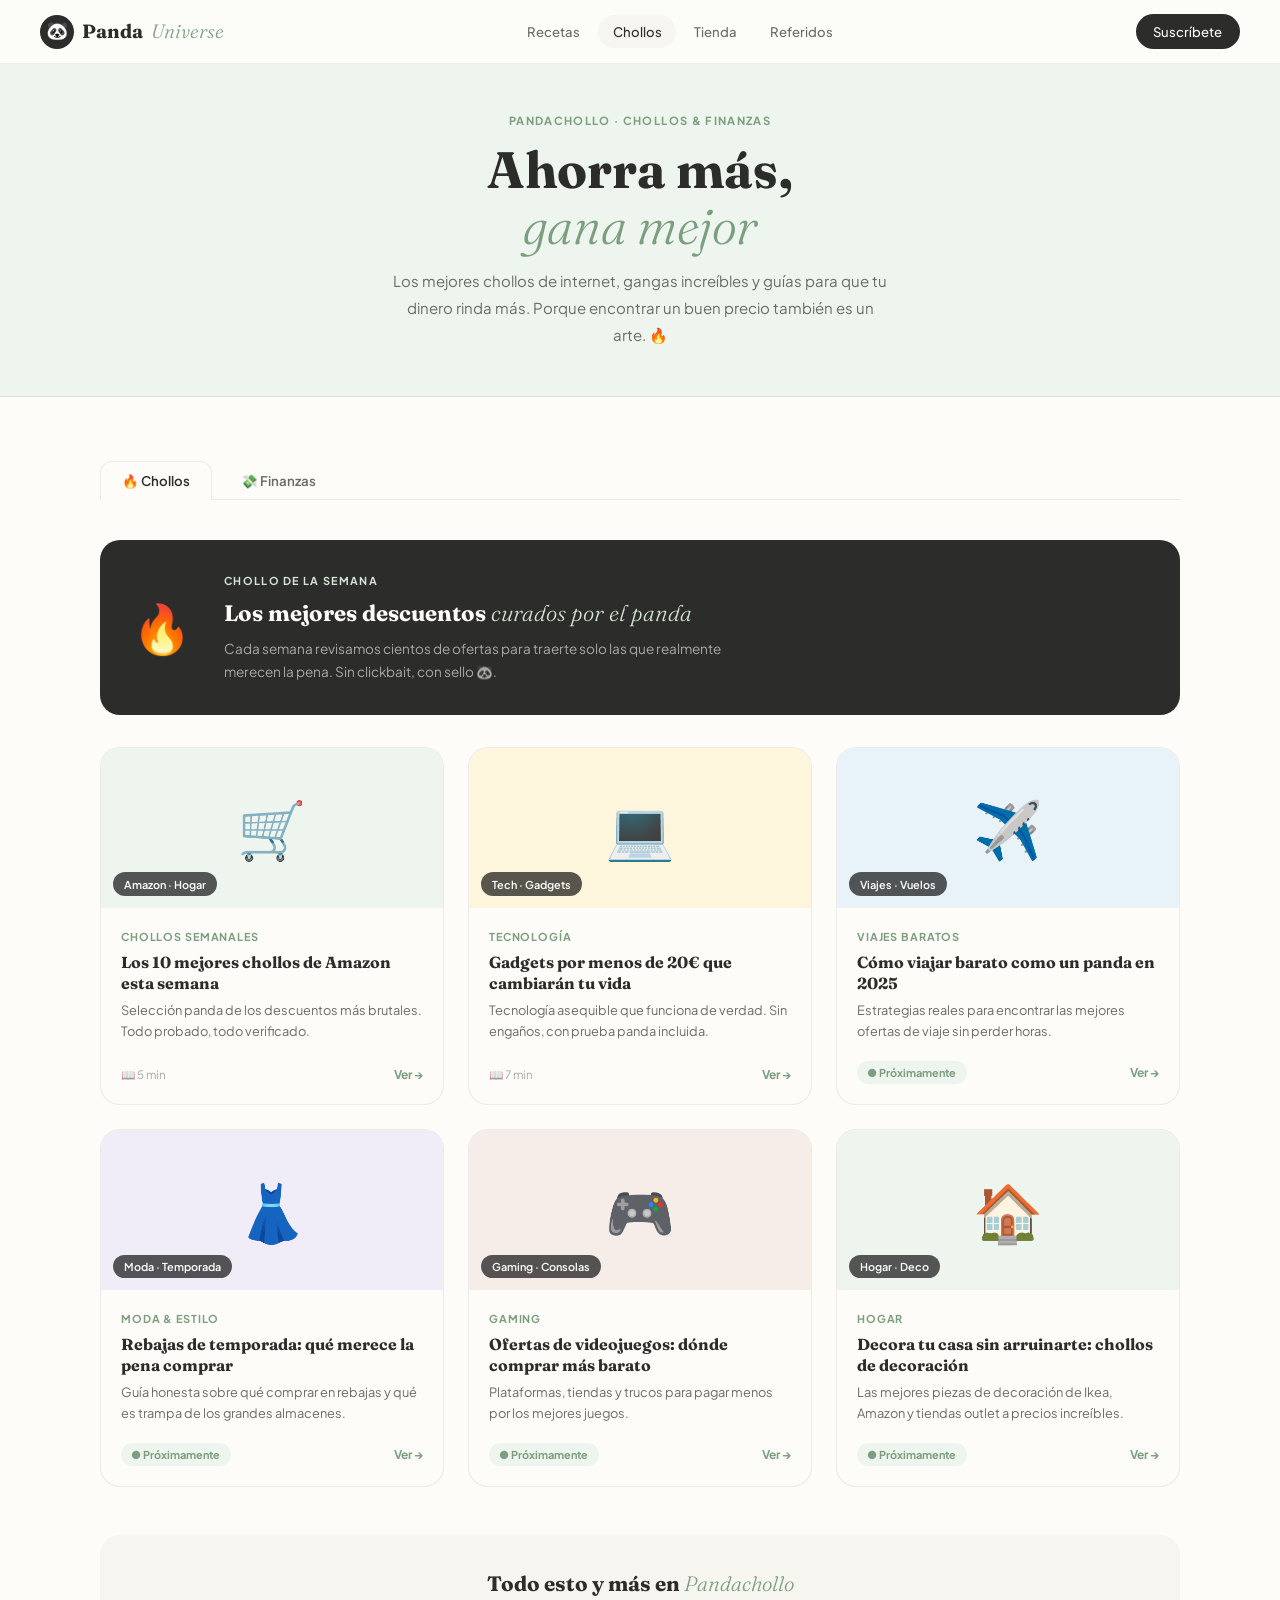
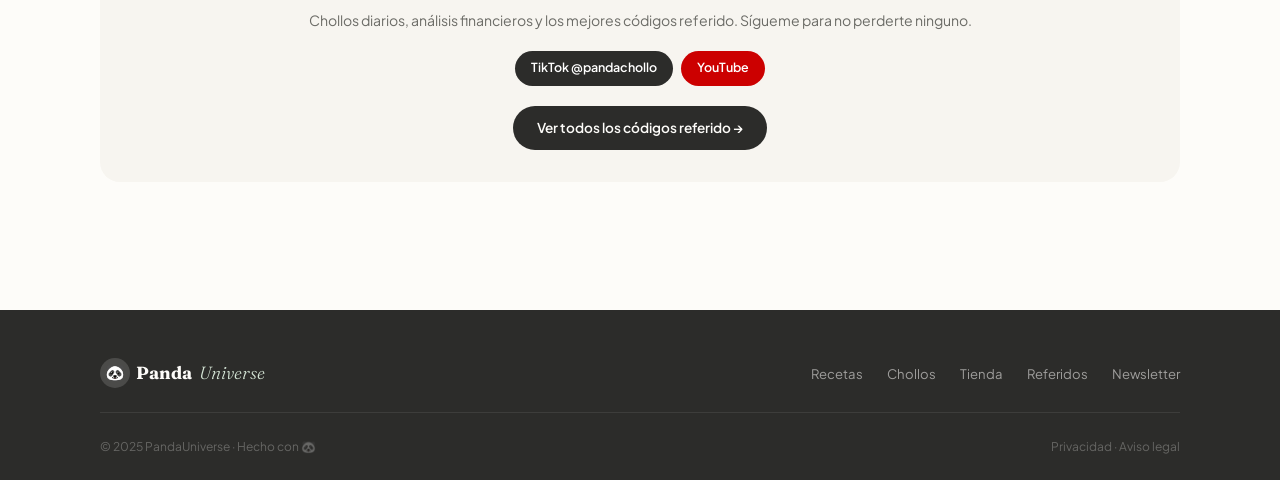
==== chollos.html @ e1ac0a43 "Add files via upload" ====
<!DOCTYPE html>
<html lang="es">
<head>
<meta charset="UTF-8">
<meta name="viewport" content="width=device-width, initial-scale=1.0">
<title>Chollos & Finanzas | PandaUniverse · Pandachollo</title>
<link href="https://fonts.googleapis.com/css2?family=Fraunces:ital,opsz,wght@0,9..144,300;0,9..144,400;0,9..144,700;1,9..144,300&family=Plus+Jakarta+Sans:wght@300;400;500;600&display=swap" rel="stylesheet">
<style>
*,*::before,*::after{box-sizing:border-box;margin:0;padding:0}
:root{--bg:#fdfcf9;--bg2:#f7f5f0;--sage:#7a9e7e;--sage-lt:#d4e4d5;--sage-pal:#edf5ee;--blush-lt:#f7ede8;--butter-lt:#fdf6dc;--sky-lt:#e8f3f9;--lav-lt:#f0edf9;--charcoal:#2c2c2a;--mid:#6b6b66;--light:#a8a89e;--border:rgba(44,44,42,0.08);--border2:rgba(44,44,42,0.14)}
html{scroll-behavior:smooth}
body{font-family:'Plus Jakarta Sans',sans-serif;background:var(--bg);color:var(--charcoal);overflow-x:hidden;font-size:15px;line-height:1.6}
::-webkit-scrollbar{width:6px}::-webkit-scrollbar-track{background:var(--bg2)}::-webkit-scrollbar-thumb{background:var(--sage-lt);border-radius:3px}
nav{position:fixed;top:0;left:0;right:0;z-index:200;display:flex;align-items:center;justify-content:space-between;padding:0 2.5rem;height:64px;background:rgba(253,252,249,0.92);backdrop-filter:blur(16px);border-bottom:1px solid var(--border)}
.logo{font-family:'Fraunces',serif;font-size:1.2rem;font-weight:700;color:var(--charcoal);text-decoration:none;display:flex;align-items:center;gap:0.5rem}
.logo-panda{width:34px;height:34px;background:var(--charcoal);border-radius:50%;display:flex;align-items:center;justify-content:center;font-size:18px}
.logo em{font-style:italic;color:var(--sage);font-weight:300}
.nav-center{display:flex;gap:0.25rem}
.nav-center a{font-size:0.82rem;font-weight:500;color:var(--mid);text-decoration:none;padding:0.4rem 0.9rem;border-radius:100px;transition:background 0.2s,color 0.2s}
.nav-center a:hover,.nav-center a.active{background:var(--bg2);color:var(--charcoal)}
.nav-pill{background:var(--charcoal);color:var(--bg)!important;padding:0.45rem 1.1rem;border-radius:100px;font-size:0.82rem;font-weight:500;text-decoration:none}
.nav-pill:hover{background:var(--sage)!important}
.page-header{padding:7rem 2rem 3rem;text-align:center;background:var(--sage-pal);border-bottom:1px solid var(--sage-lt)}
.eyebrow{font-size:0.7rem;font-weight:700;letter-spacing:0.12em;text-transform:uppercase;color:var(--sage);margin-bottom:0.75rem}
.page-header h1{font-family:'Fraunces',serif;font-size:clamp(2rem,4vw,3.2rem);font-weight:700;line-height:1.1;margin-bottom:0.75rem}
.page-header h1 em{font-style:italic;font-weight:300;color:var(--sage)}
.page-header p{color:var(--mid);max-width:500px;margin:0 auto;line-height:1.8}
.wrap{max-width:1080px;margin:0 auto}
.section{padding:4rem 2rem}
/* TABS */
.tab-bar{display:flex;gap:0.5rem;border-bottom:1px solid var(--border);margin-bottom:2.5rem}
.tab-btn{padding:0.65rem 1.3rem;border-radius:12px 12px 0 0;font-size:0.83rem;font-weight:600;cursor:pointer;border:1px solid transparent;border-bottom:none;color:var(--mid);background:transparent;font-family:'Plus Jakarta Sans',sans-serif;transition:all 0.2s}
.tab-btn.active{background:var(--bg);color:var(--charcoal);border-color:var(--border);border-bottom-color:var(--bg);margin-bottom:-1px}
.tab-panel{display:none}
.tab-panel.active{display:block}
/* GRID */
.blog-grid{display:grid;grid-template-columns:repeat(3,1fr);gap:1.5rem}
.blog-card{background:var(--bg);border-radius:20px;border:1px solid var(--border);overflow:hidden;transition:transform 0.25s,box-shadow 0.25s;text-decoration:none;color:var(--charcoal);display:flex;flex-direction:column}
.blog-card:hover{transform:translateY(-5px);box-shadow:0 14px 32px rgba(44,44,42,0.09)}
.blog-thumb{height:160px;display:flex;align-items:center;justify-content:center;font-size:3.5rem;position:relative}
.thumb-a{background:var(--sage-pal)} .thumb-b{background:var(--butter-lt)} .thumb-c{background:var(--sky-lt)} .thumb-d{background:var(--lav-lt)} .thumb-e{background:var(--blush-lt)}
.cat-badge{position:absolute;bottom:0.75rem;left:0.75rem;background:rgba(0,0,0,0.65);color:#fff;padding:0.2rem 0.7rem;border-radius:100px;font-size:0.68rem;font-weight:600}
.blog-body{padding:1.25rem;flex:1;display:flex;flex-direction:column;gap:0.4rem}
.blog-cat-label{font-size:0.68rem;font-weight:700;letter-spacing:0.08em;text-transform:uppercase;color:var(--sage)}
.blog-cat-label.fin{color:#7060c0}
.blog-title{font-family:'Fraunces',serif;font-size:1rem;font-weight:700;line-height:1.3}
.blog-snippet{font-size:0.8rem;color:var(--mid);line-height:1.65;flex:1}
.blog-meta{display:flex;align-items:center;justify-content:space-between;margin-top:0.75rem}
.blog-time{font-size:0.72rem;color:var(--light)}
.blog-arrow{font-size:0.75rem;color:var(--sage);font-weight:700}
.soon-badge{display:inline-flex;align-items:center;gap:0.3rem;background:var(--sage-pal);color:var(--sage);padding:0.2rem 0.65rem;border-radius:100px;font-size:0.68rem;font-weight:700}
/* HIGHLIGHT CARD */
.highlight{background:var(--charcoal);border-radius:20px;padding:2rem;margin-bottom:2rem;display:flex;align-items:center;gap:2rem;flex-wrap:wrap}
.hl-icon{font-size:3rem;flex-shrink:0}
.hl-content{}
.hl-label{font-size:0.68rem;font-weight:700;letter-spacing:0.12em;text-transform:uppercase;color:var(--sage-lt);margin-bottom:0.4rem}
.hl-title{font-family:'Fraunces',serif;font-size:1.4rem;font-weight:700;color:#fdfcf9;margin-bottom:0.4rem}
.hl-title em{font-style:italic;font-weight:300;color:var(--sage-lt)}
.hl-desc{font-size:0.85rem;color:rgba(253,252,249,0.6);line-height:1.65;max-width:500px}
/* SOCIAL CTA */
.social-cta{background:var(--bg2);border-radius:20px;padding:2rem;text-align:center;margin-top:3rem}
.social-cta h3{font-family:'Fraunces',serif;font-size:1.3rem;font-weight:700;margin-bottom:0.5rem}
.social-cta h3 em{font-style:italic;font-weight:300;color:var(--sage)}
.social-cta p{color:var(--mid);font-size:0.88rem;margin-bottom:1.25rem}
.soc-row{display:flex;gap:0.5rem;justify-content:center;flex-wrap:wrap}
.s-btn{display:inline-flex;align-items:center;gap:0.35rem;padding:0.45rem 1rem;border-radius:100px;font-size:0.78rem;font-weight:600;text-decoration:none;color:#fff;transition:transform 0.15s,opacity 0.2s}
.s-btn:hover{transform:scale(1.05);opacity:0.88}
.s-tiktok{background:var(--charcoal)} .s-yt{background:#cc0000}
.ref-cta{display:inline-flex;align-items:center;gap:0.4rem;background:var(--charcoal);color:var(--bg);padding:0.7rem 1.5rem;border-radius:100px;font-size:0.85rem;font-weight:600;text-decoration:none;margin-top:0.5rem;transition:background 0.2s}
.ref-cta:hover{background:var(--sage)}
footer{background:var(--charcoal);padding:3rem 2rem 1.5rem;margin-top:4rem}
.footer-inner{max-width:1080px;margin:0 auto;display:flex;justify-content:space-between;align-items:center;padding-bottom:1.5rem;border-bottom:1px solid rgba(255,255,255,0.08);flex-wrap:wrap;gap:1rem}
.f-logo{color:#fdfcf9;font-family:'Fraunces',serif;font-size:1.1rem;font-weight:700;text-decoration:none;display:flex;align-items:center;gap:0.4rem}
.f-logo em{color:var(--sage-lt);font-style:italic;font-weight:300}
.f-logo-panda{width:30px;height:30px;background:rgba(255,255,255,0.15);border-radius:50%;display:flex;align-items:center;justify-content:center;font-size:16px}
.f-nav{display:flex;gap:1.5rem;list-style:none}
.f-nav a{color:rgba(253,252,249,0.55);font-size:0.82rem;text-decoration:none;transition:color 0.2s}
.f-nav a:hover{color:var(--sage-lt)}
.footer-bottom{max-width:1080px;margin:1.5rem auto 0;font-size:0.75rem;color:rgba(253,252,249,0.28);display:flex;justify-content:space-between;flex-wrap:wrap;gap:0.5rem}
.footer-bottom a{color:rgba(253,252,249,0.28);text-decoration:none}
@media(max-width:860px){nav{padding:0 1.25rem}.nav-center{display:none}.blog-grid{grid-template-columns:1fr 1fr}}
@media(max-width:540px){.blog-grid{grid-template-columns:1fr}.section{padding:3rem 1.25rem}}
</style>
</head>
<body>
<nav>
  <a href="index.html" class="logo"><div class="logo-panda">🐼</div>Panda<em>Universe</em></a>
  <div class="nav-center">
    <a href="recetas.html">Recetas</a>
    <a href="chollos.html" class="active">Chollos</a>
    <a href="tienda.html">Tienda</a>
    <a href="referidos.html">Referidos</a>
  </div>
  <a href="index.html#newsletter" class="nav-pill">Suscríbete</a>
</nav>

<div class="page-header">
  <div class="eyebrow">Pandachollo · Chollos & Finanzas</div>
  <h1>Ahorra más,<br><em>gana mejor</em></h1>
  <p>Los mejores chollos de internet, gangas increíbles y guías para que tu dinero rinda más. Porque encontrar un buen precio también es un arte. 🔥</p>
</div>

<section class="section">
  <div class="wrap">

    <div class="tab-bar">
      <button class="tab-btn active" onclick="switchTab('chollos',this)">🔥 Chollos</button>
      <button class="tab-btn" onclick="switchTab('finanzas',this)">💸 Finanzas</button>
    </div>

    <!-- CHOLLOS -->
    <div id="panel-chollos" class="tab-panel active">
      <div class="highlight">
        <div class="hl-icon">🔥</div>
        <div class="hl-content">
          <div class="hl-label">Chollo de la semana</div>
          <div class="hl-title">Los mejores descuentos <em>curados por el panda</em></div>
          <p class="hl-desc">Cada semana revisamos cientos de ofertas para traerte solo las que realmente merecen la pena. Sin clickbait, con sello 🐼.</p>
        </div>
      </div>
      <div class="blog-grid">
        <a href="#" class="blog-card">
          <div class="blog-thumb thumb-a">🛒<span class="cat-badge">Amazon · Hogar</span></div>
          <div class="blog-body">
            <div class="blog-cat-label">Chollos semanales</div>
            <div class="blog-title">Los 10 mejores chollos de Amazon esta semana</div>
            <p class="blog-snippet">Selección panda de los descuentos más brutales. Todo probado, todo verificado.</p>
            <div class="blog-meta"><span class="blog-time">📖 5 min</span><span class="blog-arrow">Ver →</span></div>
          </div>
        </a>
        <a href="#" class="blog-card">
          <div class="blog-thumb thumb-b">💻<span class="cat-badge">Tech · Gadgets</span></div>
          <div class="blog-body">
            <div class="blog-cat-label">Tecnología</div>
            <div class="blog-title">Gadgets por menos de 20€ que cambiarán tu vida</div>
            <p class="blog-snippet">Tecnología asequible que funciona de verdad. Sin engaños, con prueba panda incluida.</p>
            <div class="blog-meta"><span class="blog-time">📖 7 min</span><span class="blog-arrow">Ver →</span></div>
          </div>
        </a>
        <a href="#" class="blog-card">
          <div class="blog-thumb thumb-c">✈️<span class="cat-badge">Viajes · Vuelos</span></div>
          <div class="blog-body">
            <div class="blog-cat-label">Viajes baratos</div>
            <div class="blog-title">Cómo viajar barato como un panda en 2025</div>
            <p class="blog-snippet">Estrategias reales para encontrar las mejores ofertas de viaje sin perder horas.</p>
            <div class="blog-meta"><span class="soon-badge">● Próximamente</span><span class="blog-arrow">Ver →</span></div>
          </div>
        </a>
        <a href="#" class="blog-card">
          <div class="blog-thumb thumb-d">👗<span class="cat-badge">Moda · Temporada</span></div>
          <div class="blog-body">
            <div class="blog-cat-label">Moda & estilo</div>
            <div class="blog-title">Rebajas de temporada: qué merece la pena comprar</div>
            <p class="blog-snippet">Guía honesta sobre qué comprar en rebajas y qué es trampa de los grandes almacenes.</p>
            <div class="blog-meta"><span class="soon-badge">● Próximamente</span><span class="blog-arrow">Ver →</span></div>
          </div>
        </a>
        <a href="#" class="blog-card">
          <div class="blog-thumb thumb-e">🎮<span class="cat-badge">Gaming · Consolas</span></div>
          <div class="blog-body">
            <div class="blog-cat-label">Gaming</div>
            <div class="blog-title">Ofertas de videojuegos: dónde comprar más barato</div>
            <p class="blog-snippet">Plataformas, tiendas y trucos para pagar menos por los mejores juegos.</p>
            <div class="blog-meta"><span class="soon-badge">● Próximamente</span><span class="blog-arrow">Ver →</span></div>
          </div>
        </a>
        <a href="#" class="blog-card">
          <div class="blog-thumb thumb-a">🏠<span class="cat-badge">Hogar · Deco</span></div>
          <div class="blog-body">
            <div class="blog-cat-label">Hogar</div>
            <div class="blog-title">Decora tu casa sin arruinarte: chollos de decoración</div>
            <p class="blog-snippet">Las mejores piezas de decoración de Ikea, Amazon y tiendas outlet a precios increíbles.</p>
            <div class="blog-meta"><span class="soon-badge">● Próximamente</span><span class="blog-arrow">Ver →</span></div>
          </div>
        </a>
      </div>
    </div>

    <!-- FINANZAS -->
    <div id="panel-finanzas" class="tab-panel">
      <div class="highlight">
        <div class="hl-icon">💸</div>
        <div class="hl-content">
          <div class="hl-label">Educación financiera</div>
          <div class="hl-title">Que tu dinero <em>trabaje por ti</em></div>
          <p class="hl-desc">Guías claras, sin tecnicismos, para que empieces a invertir, ahorrar y rentabilizar tu dinero aunque nunca hayas pensado en ello.</p>
        </div>
      </div>
      <div class="blog-grid">
        <a href="#" class="blog-card">
          <div class="blog-thumb thumb-d">📈<span class="cat-badge">Inversión · Principiantes</span></div>
          <div class="blog-body">
            <div class="blog-cat-label fin">Inversión</div>
            <div class="blog-title">Cómo empezar a invertir con 50€ al mes</div>
            <p class="blog-snippet">Guía panda para principiantes que quieren que su dinero trabaje sin complicarse.</p>
            <div class="blog-meta"><span class="blog-time">📖 10 min</span><span class="blog-arrow">Leer →</span></div>
          </div>
        </a>
        <a href="#" class="blog-card">
          <div class="blog-thumb thumb-b">🏦<span class="cat-badge">Cuentas remuneradas</span></div>
          <div class="blog-body">
            <div class="blog-cat-label fin">Ahorro</div>
            <div class="blog-title">Las mejores cuentas remuneradas de 2025</div>
            <p class="blog-snippet">Comparativa real de cuentas que te dan dinero por tenerlo ahí. Seguro y rentable.</p>
            <div class="blog-meta"><span class="blog-time">📖 8 min</span><span class="blog-arrow">Leer →</span></div>
          </div>
        </a>
        <a href="#" class="blog-card">
          <div class="blog-thumb thumb-c">💳<span class="cat-badge">Tarjetas · Cashback</span></div>
          <div class="blog-body">
            <div class="blog-cat-label fin">Tarjetas</div>
            <div class="blog-title">Tarjetas sin comisiones que deberías tener ya</div>
            <p class="blog-snippet">Las tarjetas favoritas del panda para no pagar comisiones y ganar cashback.</p>
            <div class="blog-meta"><span class="blog-time">📖 6 min</span><span class="blog-arrow">Leer →</span></div>
          </div>
        </a>
        <a href="#" class="blog-card">
          <div class="blog-thumb thumb-e">🤖<span class="cat-badge">Automatización · Ahorro</span></div>
          <div class="blog-body">
            <div class="blog-cat-label fin">Finanzas personales</div>
            <div class="blog-title">Cómo automatizar tus ahorros para no pensar en ello</div>
            <p class="blog-snippet">El método panda para que el dinero se distribuya solo cada mes sin esfuerzo.</p>
            <div class="blog-meta"><span class="soon-badge">● Próximamente</span><span class="blog-arrow">Leer →</span></div>
          </div>
        </a>
        <a href="#" class="blog-card">
          <div class="blog-thumb thumb-a">📊<span class="cat-badge">ETFs · Fondos índice</span></div>
          <div class="blog-body">
            <div class="blog-cat-label fin">Inversión</div>
            <div class="blog-title">ETFs vs fondos activos: la guía honesta</div>
            <p class="blog-snippet">Por qué el panda prefiere los fondos indexados y cómo elegir el tuyo sin complicarte.</p>
            <div class="blog-meta"><span class="soon-badge">● Próximamente</span><span class="blog-arrow">Leer →</span></div>
          </div>
        </a>
        <a href="referidos.html" class="blog-card">
          <div class="blog-thumb thumb-b">🏦<span class="cat-badge">Referidos · Bonos</span></div>
          <div class="blog-body">
            <div class="blog-cat-label fin">Códigos referido</div>
            <div class="blog-title">Gana dinero solo por abrir una cuenta: mis códigos</div>
            <p class="blog-snippet">Todos mis códigos de referido de bancos y apps. Bonus gratis para ti desde el primer día.</p>
            <div class="blog-meta"><span class="blog-time">🎁 Bonus disponibles</span><span class="blog-arrow">Ver →</span></div>
          </div>
        </a>
      </div>
    </div>

    <div class="social-cta">
      <h3>Todo esto y más en <em>Pandachollo</em></h3>
      <p>Chollos diarios, análisis financieros y los mejores códigos referido. Sígueme para no perderte ninguno.</p>
      <div class="soc-row" style="margin-bottom:0.75rem">
        <a href="https://www.tiktok.com/@pandachollo" target="_blank" class="s-btn s-tiktok">TikTok @pandachollo</a>
        <a href="https://www.youtube.com/@pandachollo" target="_blank" class="s-btn s-yt">YouTube</a>
      </div>
      <a href="referidos.html" class="ref-cta">Ver todos los códigos referido →</a>
    </div>
  </div>
</section>

<footer>
  <div class="footer-inner">
    <a href="index.html" class="f-logo"><div class="f-logo-panda">🐼</div>Panda<em>Universe</em></a>
    <ul class="f-nav">
      <li><a href="recetas.html">Recetas</a></li>
      <li><a href="chollos.html">Chollos</a></li>
      <li><a href="tienda.html">Tienda</a></li>
      <li><a href="referidos.html">Referidos</a></li>
      <li><a href="index.html#newsletter">Newsletter</a></li>
    </ul>
  </div>
  <div class="footer-bottom">
    <span>© 2025 PandaUniverse · Hecho con 🐼</span>
    <span><a href="#">Privacidad</a> · <a href="#">Aviso legal</a></span>
  </div>
</footer>

<script>
function switchTab(key,btn){
  document.querySelectorAll('.tab-btn').forEach(b=>b.classList.remove('active'));
  document.querySelectorAll('.tab-panel').forEach(p=>p.classList.remove('active'));
  btn.classList.add('active');
  document.getElementById('panel-'+key).classList.add('active');
}
</script>
</body>
</html>
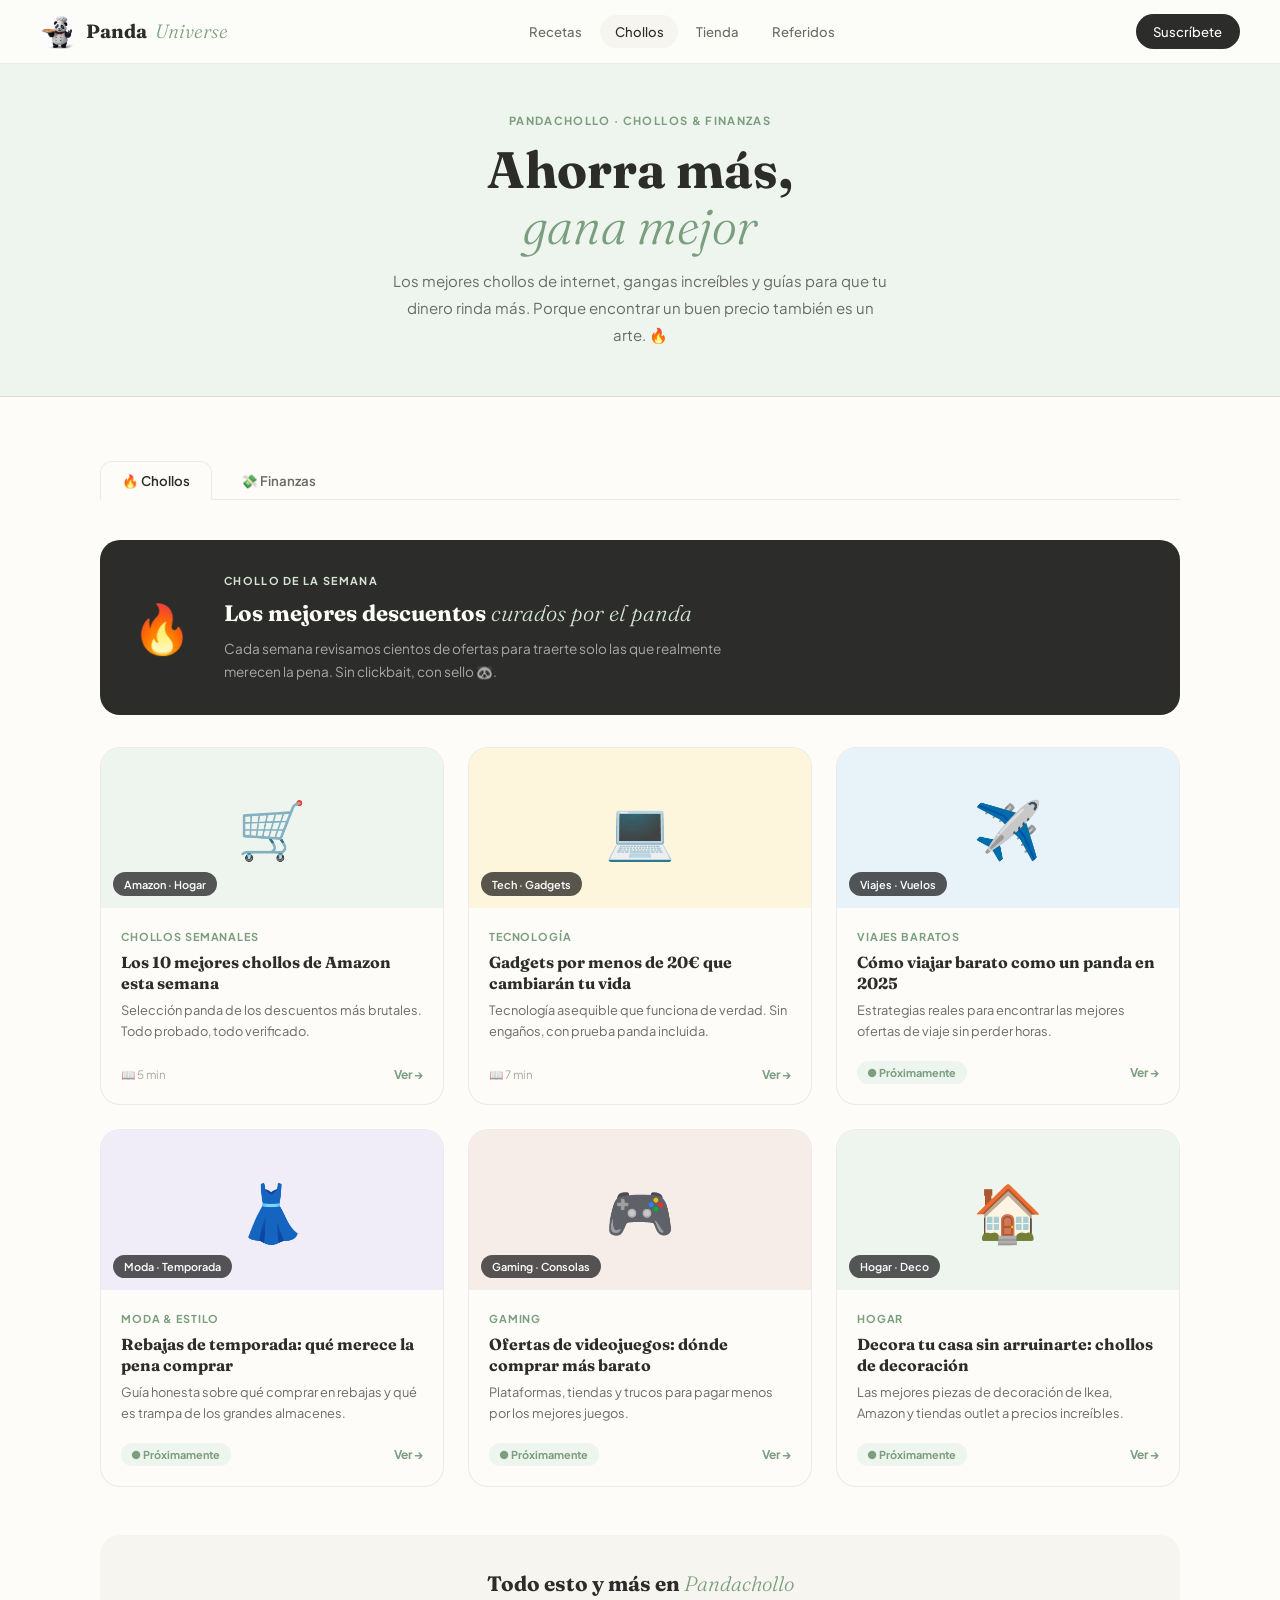
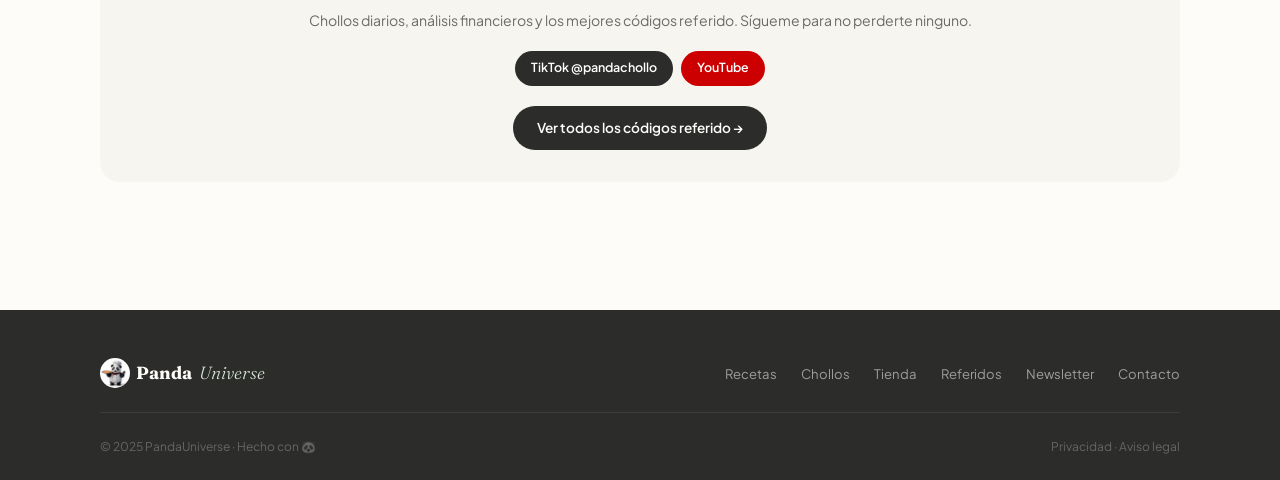
==== commit babfe64d: "Add files via upload" ====
--- a/chollos.html
+++ b/chollos.html
@@ -84,7 +84,7 @@
 </head>
 <body>
 <nav>
-  <a href="index.html" class="logo"><div class="logo-panda">🐼</div>Panda<em>Universe</em></a>
+  <a href="index.html" class="logo"><img src="PANDALICIOSUS.JPG" alt="PandaUniverse" style="width:38px;height:38px;border-radius:50%;object-fit:cover;flex-shrink:0;">Panda<em>Universe</em></a>
   <div class="nav-center">
     <a href="recetas.html">Recetas</a>
     <a href="chollos.html" class="active">Chollos</a>
@@ -258,13 +258,14 @@
 
 <footer>
   <div class="footer-inner">
-    <a href="index.html" class="f-logo"><div class="f-logo-panda">🐼</div>Panda<em>Universe</em></a>
+    <a href="index.html" class="f-logo"><img src="PANDALICIOSUS.JPG" alt="PandaUniverse" style="width:30px;height:30px;border-radius:50%;object-fit:cover;flex-shrink:0;">Panda<em>Universe</em></a>
     <ul class="f-nav">
       <li><a href="recetas.html">Recetas</a></li>
       <li><a href="chollos.html">Chollos</a></li>
       <li><a href="tienda.html">Tienda</a></li>
       <li><a href="referidos.html">Referidos</a></li>
       <li><a href="index.html#newsletter">Newsletter</a></li>
+        <li><a href="contacto.html">Contacto</a></li>
     </ul>
   </div>
   <div class="footer-bottom">
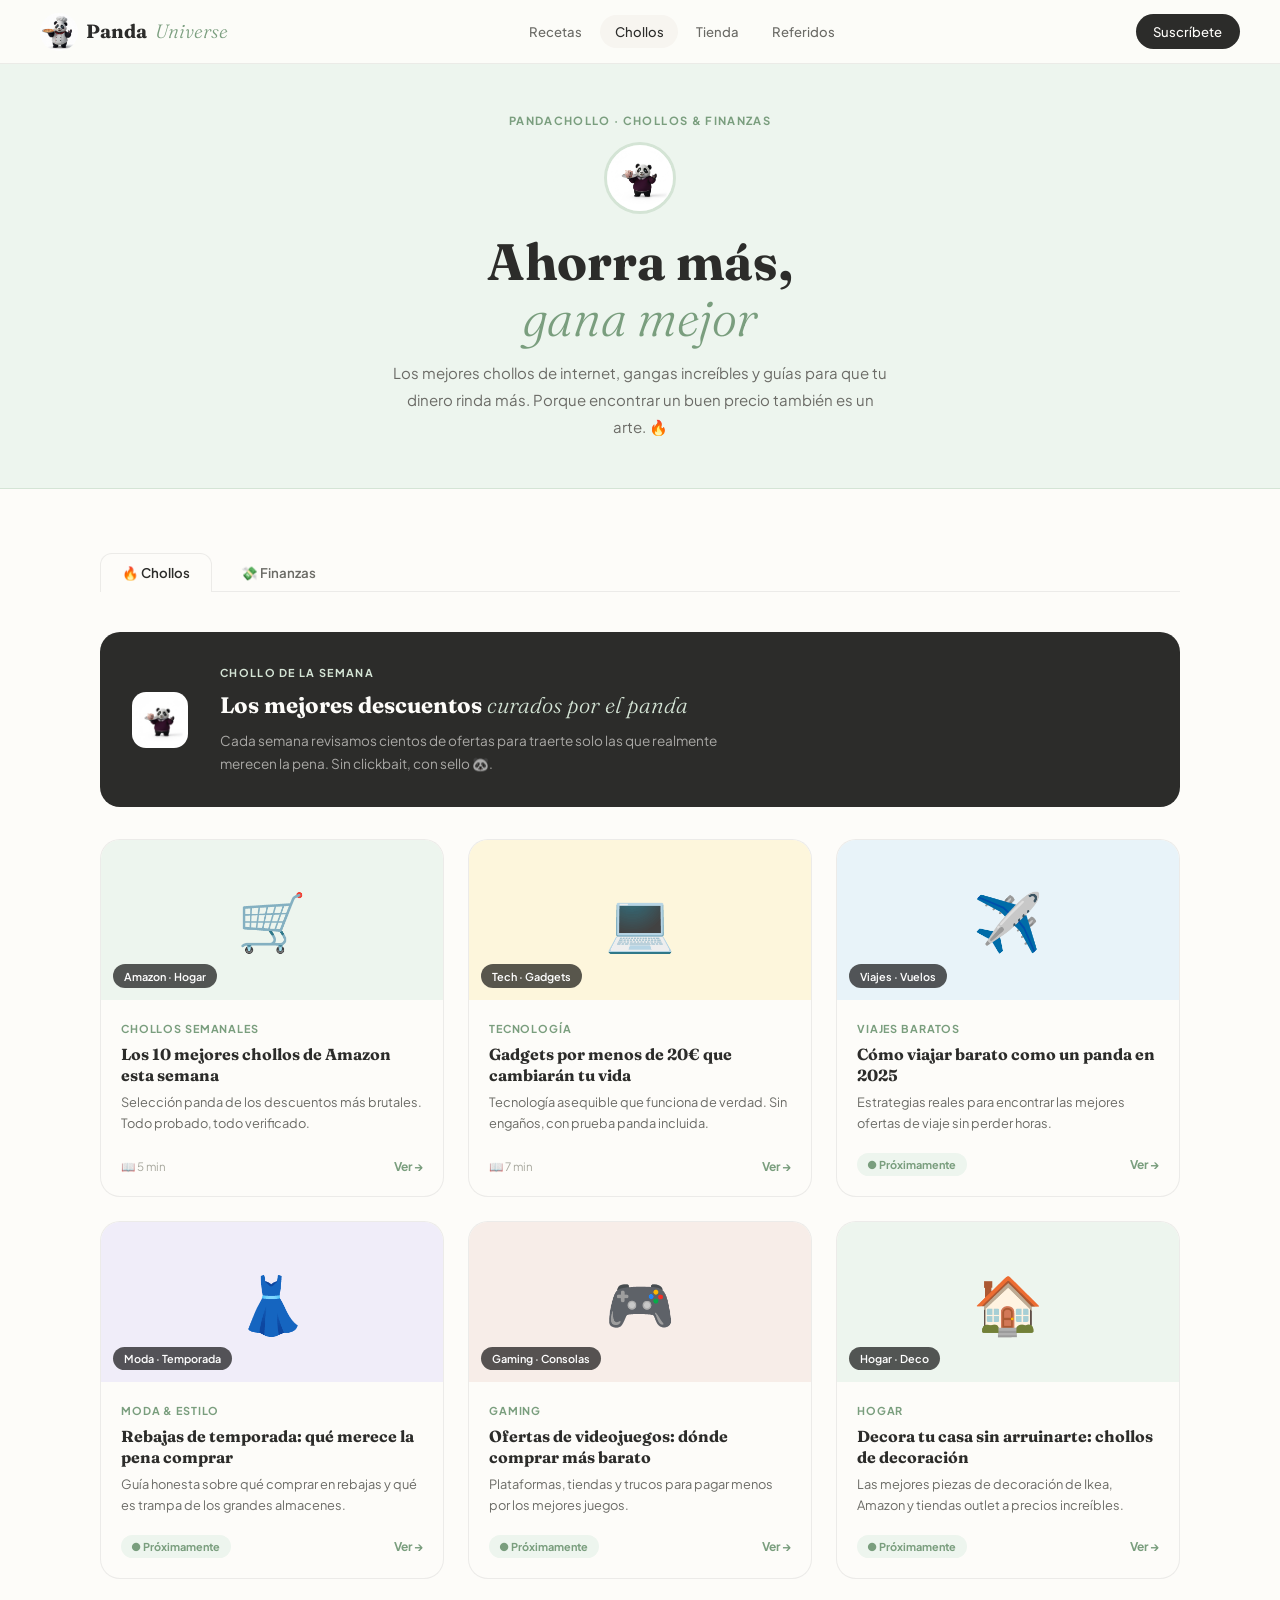
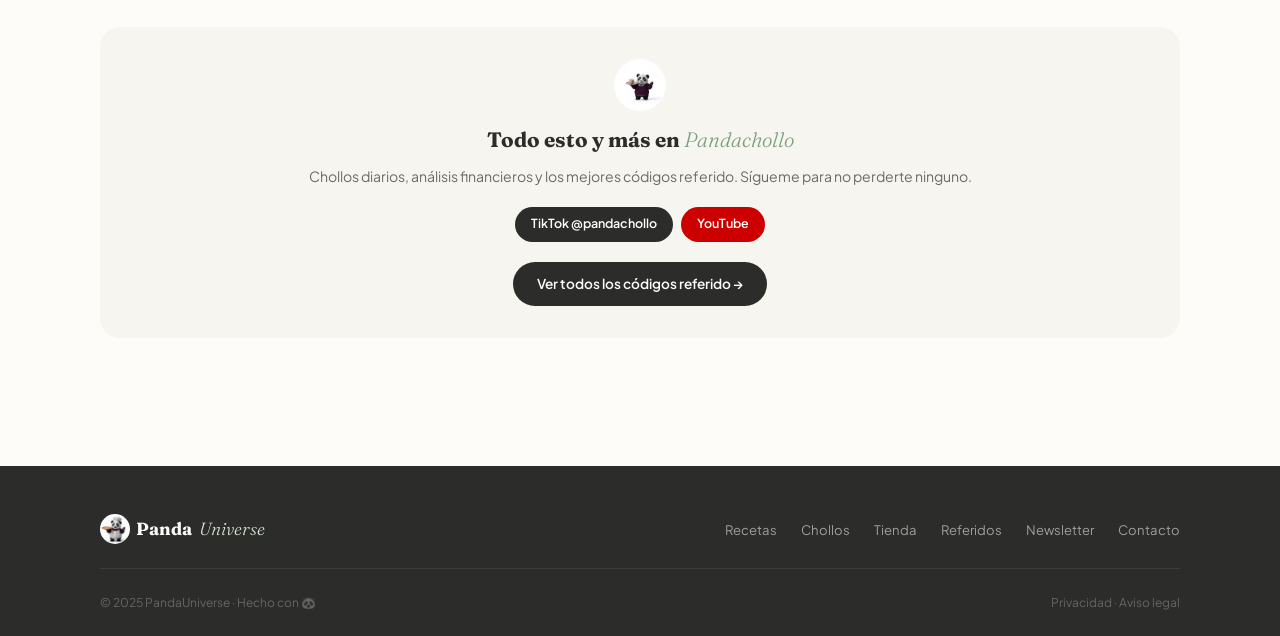
==== commit 88d8b716: "Add files via upload" ====
--- a/chollos.html
+++ b/chollos.html
@@ -80,6 +80,16 @@
 .footer-bottom a{color:rgba(253,252,249,0.28);text-decoration:none}
 @media(max-width:860px){nav{padding:0 1.25rem}.nav-center{display:none}.blog-grid{grid-template-columns:1fr 1fr}}
 @media(max-width:540px){.blog-grid{grid-template-columns:1fr}.section{padding:3rem 1.25rem}}
+
+/* MOBILE NAV */
+.hamburger{display:none;flex-direction:column;justify-content:center;gap:5px;width:38px;height:38px;background:none;border:1px solid var(--border2);border-radius:10px;cursor:pointer;padding:0 9px;flex-shrink:0}
+.hamburger span{display:block;height:2px;background:var(--charcoal);border-radius:2px;transition:all 0.25s}
+.mobile-menu{display:none;position:fixed;top:64px;left:0;right:0;background:rgba(253,252,249,0.98);backdrop-filter:blur(16px);border-bottom:1px solid var(--border);z-index:199;padding:1rem 1.5rem 1.5rem;flex-direction:column;gap:0.25rem}
+.mobile-menu a{font-size:1rem;font-weight:600;color:var(--charcoal);text-decoration:none;padding:0.7rem 0.5rem;border-bottom:1px solid var(--border);display:block;transition:color 0.2s}
+.mobile-menu a:last-child{border-bottom:none}
+.mobile-menu a:hover,.mobile-menu a.active{color:var(--sage)}
+.mobile-menu.open{display:flex}
+@media(max-width:860px){.hamburger{display:flex}}
 </style>
 </head>
 <body>
@@ -92,10 +102,22 @@
     <a href="referidos.html">Referidos</a>
   </div>
   <a href="index.html#newsletter" class="nav-pill">Suscríbete</a>
+  <button class="hamburger" onclick="toggleMenu()" aria-label="Menú" id="hamburgerBtn">
+    <span></span><span></span><span></span>
+  </button>
 </nav>
+<!-- MOBILE MENU -->
+<div class="mobile-menu" id="mobileMenu">
+    <a href="recetas.html">Recetas</a>
+  <a href="chollos.html" class="active">Chollos</a>
+  <a href="tienda.html">Tienda</a>
+  <a href="referidos.html">Referidos</a>
+  <a href="contacto.html">Contacto</a>
+</div>
 
 <div class="page-header">
   <div class="eyebrow">Pandachollo · Chollos & Finanzas</div>
+  <img src="PANDACHOLLO.JPG" alt="Pandachollo" style="width:72px;height:72px;border-radius:50%;object-fit:cover;margin:0 auto 1.25rem;display:block;border:3px solid #d4e4d5">
   <h1>Ahorra más,<br><em>gana mejor</em></h1>
   <p>Los mejores chollos de internet, gangas increíbles y guías para que tu dinero rinda más. Porque encontrar un buen precio también es un arte. 🔥</p>
 </div>
@@ -111,7 +133,7 @@
     <!-- CHOLLOS -->
     <div id="panel-chollos" class="tab-panel active">
       <div class="highlight">
-        <div class="hl-icon">🔥</div>
+        <img src="PANDACHOLLO.JPG" alt="Pandachollo" style="width:56px;height:56px;border-radius:14px;object-fit:cover">
         <div class="hl-content">
           <div class="hl-label">Chollo de la semana</div>
           <div class="hl-title">Los mejores descuentos <em>curados por el panda</em></div>
@@ -179,7 +201,7 @@
     <!-- FINANZAS -->
     <div id="panel-finanzas" class="tab-panel">
       <div class="highlight">
-        <div class="hl-icon">💸</div>
+        <img src="PANDACHOLLO.JPG" alt="Pandachollo" style="width:56px;height:56px;border-radius:14px;object-fit:cover">
         <div class="hl-content">
           <div class="hl-label">Educación financiera</div>
           <div class="hl-title">Que tu dinero <em>trabaje por ti</em></div>
@@ -245,6 +267,7 @@
     </div>
 
     <div class="social-cta">
+      <img src="PANDACHOLLO.JPG" alt="Pandachollo" style="width:52px;height:52px;border-radius:50%;object-fit:cover;margin:0 auto 0.75rem;display:block">
       <h3>Todo esto y más en <em>Pandachollo</em></h3>
       <p>Chollos diarios, análisis financieros y los mejores códigos referido. Sígueme para no perderte ninguno.</p>
       <div class="soc-row" style="margin-bottom:0.75rem">
@@ -270,7 +293,7 @@
   </div>
   <div class="footer-bottom">
     <span>© 2025 PandaUniverse · Hecho con 🐼</span>
-    <span><a href="#">Privacidad</a> · <a href="#">Aviso legal</a></span>
+    <span><a href="privacidad.html">Privacidad</a> · <a href="aviso-legal.html">Aviso legal</a></span>
   </div>
 </footer>
 
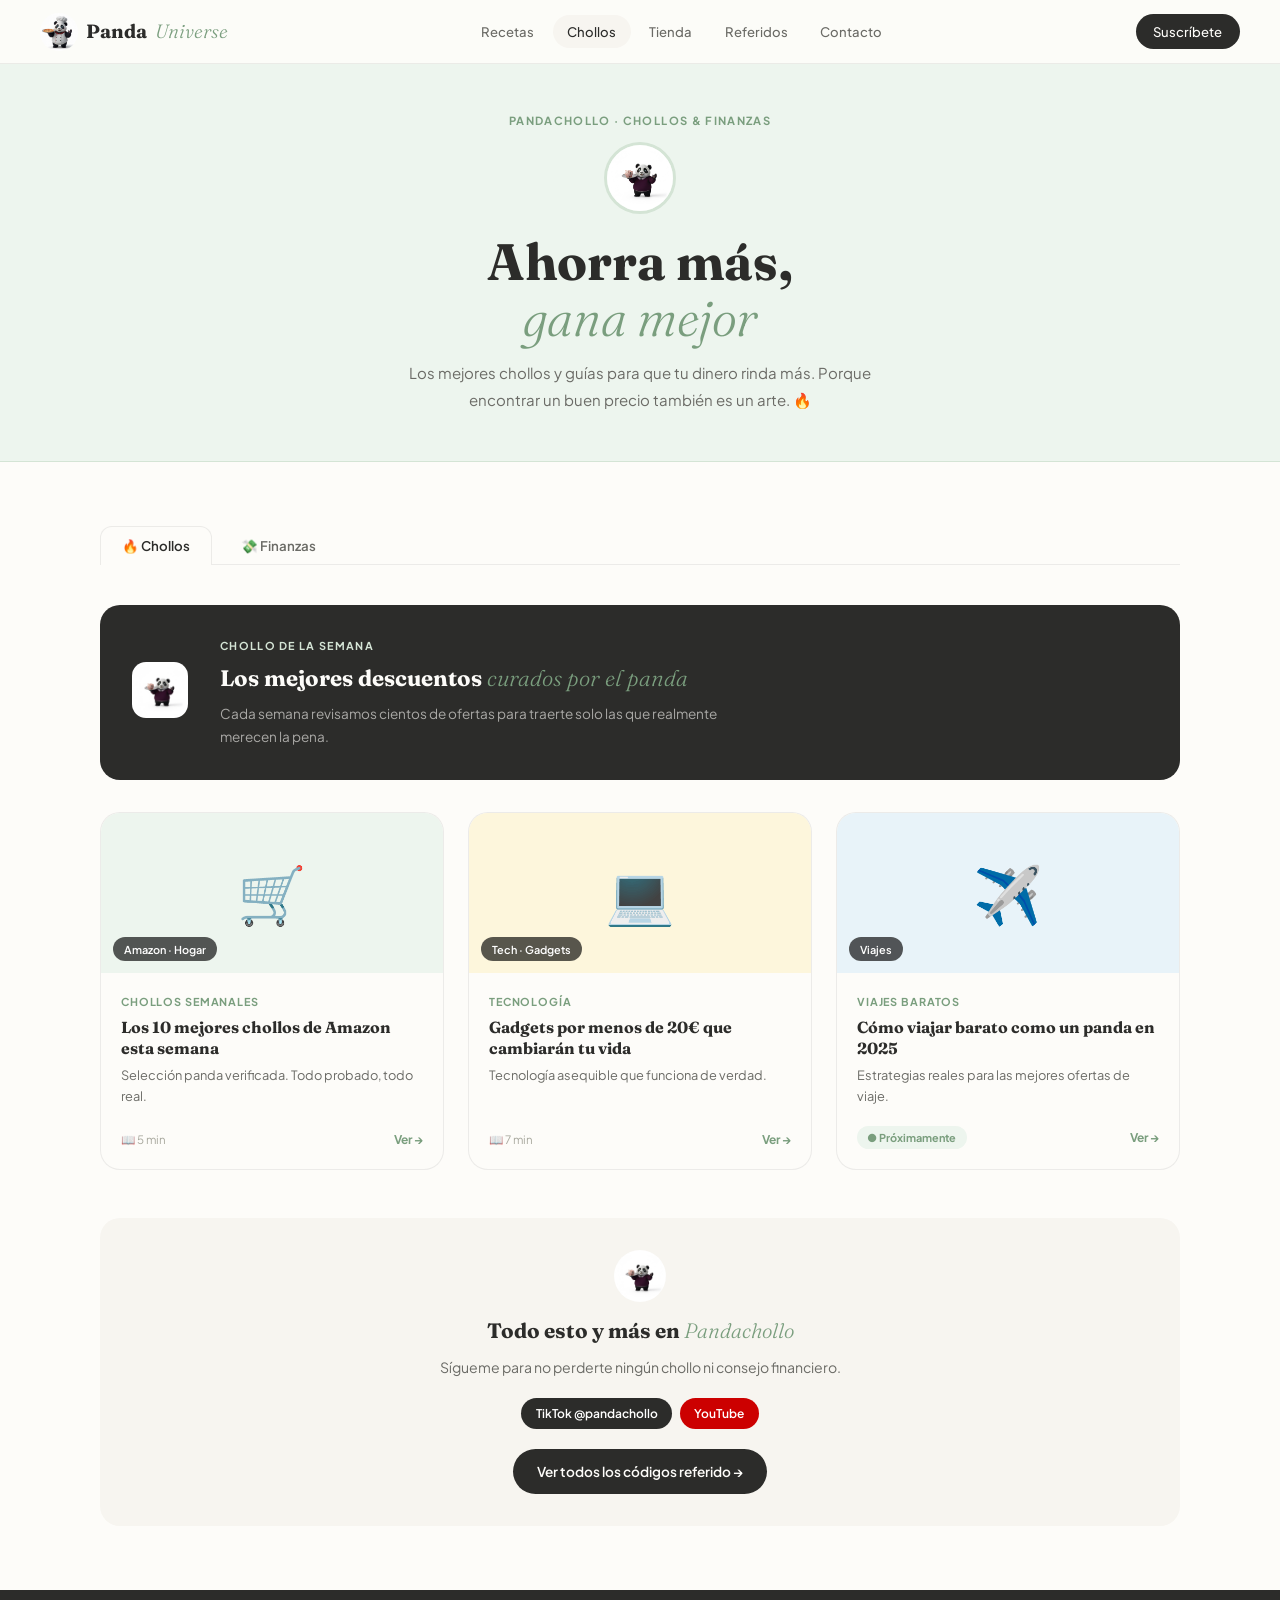
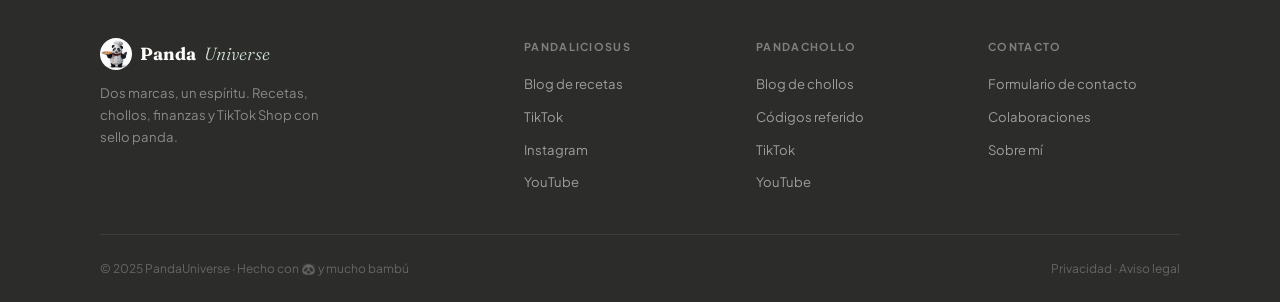
==== commit bcd14e91: "Add files via upload" ====
--- a/chollos.html
+++ b/chollos.html
@@ -4,275 +4,157 @@
 <meta charset="UTF-8">
 <meta name="viewport" content="width=device-width, initial-scale=1.0">
 <title>Chollos & Finanzas | PandaUniverse · Pandachollo</title>
+<link rel="preconnect" href="https://fonts.googleapis.com">
 <link href="https://fonts.googleapis.com/css2?family=Fraunces:ital,opsz,wght@0,9..144,300;0,9..144,400;0,9..144,700;1,9..144,300&family=Plus+Jakarta+Sans:wght@300;400;500;600&display=swap" rel="stylesheet">
+<link rel="stylesheet" href="main.css">
 <style>
-*,*::before,*::after{box-sizing:border-box;margin:0;padding:0}
-:root{--bg:#fdfcf9;--bg2:#f7f5f0;--sage:#7a9e7e;--sage-lt:#d4e4d5;--sage-pal:#edf5ee;--blush-lt:#f7ede8;--butter-lt:#fdf6dc;--sky-lt:#e8f3f9;--lav-lt:#f0edf9;--charcoal:#2c2c2a;--mid:#6b6b66;--light:#a8a89e;--border:rgba(44,44,42,0.08);--border2:rgba(44,44,42,0.14)}
-html{scroll-behavior:smooth}
-body{font-family:'Plus Jakarta Sans',sans-serif;background:var(--bg);color:var(--charcoal);overflow-x:hidden;font-size:15px;line-height:1.6}
-::-webkit-scrollbar{width:6px}::-webkit-scrollbar-track{background:var(--bg2)}::-webkit-scrollbar-thumb{background:var(--sage-lt);border-radius:3px}
-nav{position:fixed;top:0;left:0;right:0;z-index:200;display:flex;align-items:center;justify-content:space-between;padding:0 2.5rem;height:64px;background:rgba(253,252,249,0.92);backdrop-filter:blur(16px);border-bottom:1px solid var(--border)}
-.logo{font-family:'Fraunces',serif;font-size:1.2rem;font-weight:700;color:var(--charcoal);text-decoration:none;display:flex;align-items:center;gap:0.5rem}
-.logo-panda{width:34px;height:34px;background:var(--charcoal);border-radius:50%;display:flex;align-items:center;justify-content:center;font-size:18px}
-.logo em{font-style:italic;color:var(--sage);font-weight:300}
-.nav-center{display:flex;gap:0.25rem}
-.nav-center a{font-size:0.82rem;font-weight:500;color:var(--mid);text-decoration:none;padding:0.4rem 0.9rem;border-radius:100px;transition:background 0.2s,color 0.2s}
-.nav-center a:hover,.nav-center a.active{background:var(--bg2);color:var(--charcoal)}
-.nav-pill{background:var(--charcoal);color:var(--bg)!important;padding:0.45rem 1.1rem;border-radius:100px;font-size:0.82rem;font-weight:500;text-decoration:none}
-.nav-pill:hover{background:var(--sage)!important}
-.page-header{padding:7rem 2rem 3rem;text-align:center;background:var(--sage-pal);border-bottom:1px solid var(--sage-lt)}
-.eyebrow{font-size:0.7rem;font-weight:700;letter-spacing:0.12em;text-transform:uppercase;color:var(--sage);margin-bottom:0.75rem}
-.page-header h1{font-family:'Fraunces',serif;font-size:clamp(2rem,4vw,3.2rem);font-weight:700;line-height:1.1;margin-bottom:0.75rem}
-.page-header h1 em{font-style:italic;font-weight:300;color:var(--sage)}
-.page-header p{color:var(--mid);max-width:500px;margin:0 auto;line-height:1.8}
-.wrap{max-width:1080px;margin:0 auto}
-.section{padding:4rem 2rem}
-/* TABS */
-.tab-bar{display:flex;gap:0.5rem;border-bottom:1px solid var(--border);margin-bottom:2.5rem}
-.tab-btn{padding:0.65rem 1.3rem;border-radius:12px 12px 0 0;font-size:0.83rem;font-weight:600;cursor:pointer;border:1px solid transparent;border-bottom:none;color:var(--mid);background:transparent;font-family:'Plus Jakarta Sans',sans-serif;transition:all 0.2s}
-.tab-btn.active{background:var(--bg);color:var(--charcoal);border-color:var(--border);border-bottom-color:var(--bg);margin-bottom:-1px}
-.tab-panel{display:none}
-.tab-panel.active{display:block}
-/* GRID */
-.blog-grid{display:grid;grid-template-columns:repeat(3,1fr);gap:1.5rem}
-.blog-card{background:var(--bg);border-radius:20px;border:1px solid var(--border);overflow:hidden;transition:transform 0.25s,box-shadow 0.25s;text-decoration:none;color:var(--charcoal);display:flex;flex-direction:column}
-.blog-card:hover{transform:translateY(-5px);box-shadow:0 14px 32px rgba(44,44,42,0.09)}
-.blog-thumb{height:160px;display:flex;align-items:center;justify-content:center;font-size:3.5rem;position:relative}
-.thumb-a{background:var(--sage-pal)} .thumb-b{background:var(--butter-lt)} .thumb-c{background:var(--sky-lt)} .thumb-d{background:var(--lav-lt)} .thumb-e{background:var(--blush-lt)}
-.cat-badge{position:absolute;bottom:0.75rem;left:0.75rem;background:rgba(0,0,0,0.65);color:#fff;padding:0.2rem 0.7rem;border-radius:100px;font-size:0.68rem;font-weight:600}
-.blog-body{padding:1.25rem;flex:1;display:flex;flex-direction:column;gap:0.4rem}
-.blog-cat-label{font-size:0.68rem;font-weight:700;letter-spacing:0.08em;text-transform:uppercase;color:var(--sage)}
-.blog-cat-label.fin{color:#7060c0}
-.blog-title{font-family:'Fraunces',serif;font-size:1rem;font-weight:700;line-height:1.3}
-.blog-snippet{font-size:0.8rem;color:var(--mid);line-height:1.65;flex:1}
-.blog-meta{display:flex;align-items:center;justify-content:space-between;margin-top:0.75rem}
-.blog-time{font-size:0.72rem;color:var(--light)}
-.blog-arrow{font-size:0.75rem;color:var(--sage);font-weight:700}
-.soon-badge{display:inline-flex;align-items:center;gap:0.3rem;background:var(--sage-pal);color:var(--sage);padding:0.2rem 0.65rem;border-radius:100px;font-size:0.68rem;font-weight:700}
-/* HIGHLIGHT CARD */
-.highlight{background:var(--charcoal);border-radius:20px;padding:2rem;margin-bottom:2rem;display:flex;align-items:center;gap:2rem;flex-wrap:wrap}
-.hl-icon{font-size:3rem;flex-shrink:0}
-.hl-content{}
-.hl-label{font-size:0.68rem;font-weight:700;letter-spacing:0.12em;text-transform:uppercase;color:var(--sage-lt);margin-bottom:0.4rem}
-.hl-title{font-family:'Fraunces',serif;font-size:1.4rem;font-weight:700;color:#fdfcf9;margin-bottom:0.4rem}
-.hl-title em{font-style:italic;font-weight:300;color:var(--sage-lt)}
-.hl-desc{font-size:0.85rem;color:rgba(253,252,249,0.6);line-height:1.65;max-width:500px}
-/* SOCIAL CTA */
-.social-cta{background:var(--bg2);border-radius:20px;padding:2rem;text-align:center;margin-top:3rem}
-.social-cta h3{font-family:'Fraunces',serif;font-size:1.3rem;font-weight:700;margin-bottom:0.5rem}
-.social-cta h3 em{font-style:italic;font-weight:300;color:var(--sage)}
-.social-cta p{color:var(--mid);font-size:0.88rem;margin-bottom:1.25rem}
-.soc-row{display:flex;gap:0.5rem;justify-content:center;flex-wrap:wrap}
-.s-btn{display:inline-flex;align-items:center;gap:0.35rem;padding:0.45rem 1rem;border-radius:100px;font-size:0.78rem;font-weight:600;text-decoration:none;color:#fff;transition:transform 0.15s,opacity 0.2s}
-.s-btn:hover{transform:scale(1.05);opacity:0.88}
-.s-tiktok{background:var(--charcoal)} .s-yt{background:#cc0000}
-.ref-cta{display:inline-flex;align-items:center;gap:0.4rem;background:var(--charcoal);color:var(--bg);padding:0.7rem 1.5rem;border-radius:100px;font-size:0.85rem;font-weight:600;text-decoration:none;margin-top:0.5rem;transition:background 0.2s}
-.ref-cta:hover{background:var(--sage)}
-footer{background:var(--charcoal);padding:3rem 2rem 1.5rem;margin-top:4rem}
-.footer-inner{max-width:1080px;margin:0 auto;display:flex;justify-content:space-between;align-items:center;padding-bottom:1.5rem;border-bottom:1px solid rgba(255,255,255,0.08);flex-wrap:wrap;gap:1rem}
-.f-logo{color:#fdfcf9;font-family:'Fraunces',serif;font-size:1.1rem;font-weight:700;text-decoration:none;display:flex;align-items:center;gap:0.4rem}
-.f-logo em{color:var(--sage-lt);font-style:italic;font-weight:300}
-.f-logo-panda{width:30px;height:30px;background:rgba(255,255,255,0.15);border-radius:50%;display:flex;align-items:center;justify-content:center;font-size:16px}
-.f-nav{display:flex;gap:1.5rem;list-style:none}
-.f-nav a{color:rgba(253,252,249,0.55);font-size:0.82rem;text-decoration:none;transition:color 0.2s}
-.f-nav a:hover{color:var(--sage-lt)}
-.footer-bottom{max-width:1080px;margin:1.5rem auto 0;font-size:0.75rem;color:rgba(253,252,249,0.28);display:flex;justify-content:space-between;flex-wrap:wrap;gap:0.5rem}
-.footer-bottom a{color:rgba(253,252,249,0.28);text-decoration:none}
-@media(max-width:860px){nav{padding:0 1.25rem}.nav-center{display:none}.blog-grid{grid-template-columns:1fr 1fr}}
-@media(max-width:540px){.blog-grid{grid-template-columns:1fr}.section{padding:3rem 1.25rem}}
-
-/* MOBILE NAV */
-.hamburger{display:none;flex-direction:column;justify-content:center;gap:5px;width:38px;height:38px;background:none;border:1px solid var(--border2);border-radius:10px;cursor:pointer;padding:0 9px;flex-shrink:0}
-.hamburger span{display:block;height:2px;background:var(--charcoal);border-radius:2px;transition:all 0.25s}
-.mobile-menu{display:none;position:fixed;top:64px;left:0;right:0;background:rgba(253,252,249,0.98);backdrop-filter:blur(16px);border-bottom:1px solid var(--border);z-index:199;padding:1rem 1.5rem 1.5rem;flex-direction:column;gap:0.25rem}
-.mobile-menu a{font-size:1rem;font-weight:600;color:var(--charcoal);text-decoration:none;padding:0.7rem 0.5rem;border-bottom:1px solid var(--border);display:block;transition:color 0.2s}
-.mobile-menu a:last-child{border-bottom:none}
-.mobile-menu a:hover,.mobile-menu a.active{color:var(--sage)}
-.mobile-menu.open{display:flex}
-@media(max-width:860px){.hamburger{display:flex}}
+/* ── Estilos exclusivos de esta página ── */
+
+.page-header { padding-top: 6rem; padding-bottom: 2.5rem; text-align: center; }
+.blog-grid { display: grid; grid-template-columns: repeat(3,1fr); gap: 1.5rem; }
+.blog-card {
+  background: var(--bg); border-radius: var(--radius-lg); border: 1px solid var(--border);
+  overflow: hidden; transition: transform 0.25s, box-shadow 0.25s;
+  text-decoration: none; color: var(--charcoal); display: flex; flex-direction: column;
+}
+.blog-card:hover { transform: translateY(-5px); box-shadow: 0 14px 32px rgba(44,44,42,0.09); }
+.blog-thumb {
+  height: 160px; display: flex; align-items: center; justify-content: center;
+  font-size: 3.5rem; position: relative;
+}
+.t-blush { background: var(--blush-lt); } .t-butter { background: var(--butter-lt); }
+.t-sage  { background: var(--sage-pal); } .t-sky    { background: var(--sky-lt);    }
+.t-lav   { background: var(--lav-lt);   }
+.cat-badge {
+  position: absolute; bottom: 0.75rem; left: 0.75rem;
+  background: rgba(0,0,0,0.65); color: #fff;
+  padding: 0.2rem 0.7rem; border-radius: var(--radius-pill);
+  font-size: 0.68rem; font-weight: 600;
+}
+.blog-body { padding: 1.25rem; flex: 1; display: flex; flex-direction: column; gap: 0.4rem; }
+.blog-cat { font-size: 0.68rem; font-weight: 700; letter-spacing: 0.08em; text-transform: uppercase; }
+.cat-recipe { color: #c06040; } .cat-chollo { color: var(--sage); } .cat-fin { color: #7060c0; }
+.blog-title { font-family: var(--font-display); font-size: 1rem; font-weight: 700; line-height: 1.3; }
+.blog-snippet { font-size: 0.8rem; color: var(--mid); line-height: 1.65; flex: 1; }
+.blog-meta { display: flex; align-items: center; justify-content: space-between; margin-top: 0.75rem; }
+.blog-time { font-size: 0.72rem; color: var(--light); }
+.blog-arrow { font-size: 0.75rem; color: var(--sage); font-weight: 700; }
+.social-cta {
+  background: var(--bg2); border-radius: var(--radius-lg); padding: 2rem;
+  text-align: center; margin-top: 3rem;
+}
+.social-cta h3 { font-family: var(--font-display); font-size: 1.3rem; font-weight: 700; margin-bottom: 0.5rem; }
+.soc-row { display: flex; gap: 0.5rem; justify-content: center; flex-wrap: wrap; }
+.filter-btn {
+  padding: 0.38rem 1rem; border-radius: var(--radius-pill); font-size: 0.78rem; font-weight: 600;
+  border: 1.5px solid var(--border2); background: transparent; color: var(--mid);
+  cursor: pointer; font-family: var(--font-body); transition: all 0.2s;
+}
+.filter-btn:hover, .filter-btn.active { background: var(--charcoal); color: var(--bg); border-color: var(--charcoal); }
+.highlight {
+  background: var(--charcoal); border-radius: var(--radius-lg); padding: 2rem;
+  margin-bottom: 2rem; display: flex; align-items: center; gap: 2rem; flex-wrap: wrap;
+}
+.hl-icon img { width: 56px; height: 56px; border-radius: 14px; object-fit: cover; flex-shrink: 0; }
+.hl-label { font-size: 0.68rem; font-weight: 700; letter-spacing: 0.12em; text-transform: uppercase; color: var(--sage-lt); margin-bottom: 0.4rem; }
+.hl-title { font-family: var(--font-display); font-size: 1.4rem; font-weight: 700; color: #fdfcf9; margin-bottom: 0.4rem; }
+.hl-desc { font-size: 0.85rem; color: rgba(253,252,249,0.6); line-height: 1.65; max-width: 500px; }
+@media (max-width:860px) { .blog-grid { grid-template-columns: 1fr 1fr; } }
+@media (max-width:540px) { .blog-grid { grid-template-columns: 1fr; } }
+
+.ref-cta {
+  display: inline-flex; align-items: center; gap: 0.4rem;
+  background: var(--charcoal); color: var(--bg);
+  padding: 0.7rem 1.5rem; border-radius: var(--radius-pill);
+  font-size: 0.85rem; font-weight: 600; text-decoration: none;
+  margin-top: 0.5rem; transition: background 0.2s;
+}
+.ref-cta:hover { background: var(--sage); }
+
 </style>
 </head>
 <body>
+
 <nav>
-  <a href="index.html" class="logo"><img src="PANDALICIOSUS.JPG" alt="PandaUniverse" style="width:38px;height:38px;border-radius:50%;object-fit:cover;flex-shrink:0;">Panda<em>Universe</em></a>
+  <a href="index.html" class="logo">
+    <img src="PANDALICIOSUS.JPG" alt="PandaUniverse">
+    Panda<em>Universe</em>
+  </a>
   <div class="nav-center">
     <a href="recetas.html">Recetas</a>
     <a href="chollos.html" class="active">Chollos</a>
     <a href="tienda.html">Tienda</a>
     <a href="referidos.html">Referidos</a>
+    <a href="contacto.html">Contacto</a>
   </div>
   <a href="index.html#newsletter" class="nav-pill">Suscríbete</a>
   <button class="hamburger" onclick="toggleMenu()" aria-label="Menú" id="hamburgerBtn">
     <span></span><span></span><span></span>
   </button>
 </nav>
-<!-- MOBILE MENU -->
 <div class="mobile-menu" id="mobileMenu">
-    <a href="recetas.html">Recetas</a>
+  <a href="recetas.html">Recetas</a>
   <a href="chollos.html" class="active">Chollos</a>
   <a href="tienda.html">Tienda</a>
   <a href="referidos.html">Referidos</a>
   <a href="contacto.html">Contacto</a>
 </div>
 
-<div class="page-header">
-  <div class="eyebrow">Pandachollo · Chollos & Finanzas</div>
-  <img src="PANDACHOLLO.JPG" alt="Pandachollo" style="width:72px;height:72px;border-radius:50%;object-fit:cover;margin:0 auto 1.25rem;display:block;border:3px solid #d4e4d5">
+<div class="page-header" style="background:var(--sage-pal);border-bottom:1px solid var(--sage-lt);padding:7rem 2rem 3rem">
+  <span class="eyebrow">Pandachollo · Chollos & Finanzas</span>
+  <img src="PANDACHOLLO.JPG" alt="Pandachollo" style="width:72px;height:72px;border-radius:50%;object-fit:cover;margin:0 auto 1.25rem;display:block;border:3px solid var(--sage-lt)">
   <h1>Ahorra más,<br><em>gana mejor</em></h1>
-  <p>Los mejores chollos de internet, gangas increíbles y guías para que tu dinero rinda más. Porque encontrar un buen precio también es un arte. 🔥</p>
+  <p>Los mejores chollos y guías para que tu dinero rinda más. Porque encontrar un buen precio también es un arte. 🔥</p>
 </div>
 
 <section class="section">
   <div class="wrap">
-
     <div class="tab-bar">
-      <button class="tab-btn active" onclick="switchTab('chollos',this)">🔥 Chollos</button>
-      <button class="tab-btn" onclick="switchTab('finanzas',this)">💸 Finanzas</button>
+      <button class="tab-btn active" onclick="switchTab('panel-chollos',  this)">🔥 Chollos</button>
+      <button class="tab-btn"        onclick="switchTab('panel-finanzas', this)">💸 Finanzas</button>
     </div>
 
     <!-- CHOLLOS -->
     <div id="panel-chollos" class="tab-panel active">
       <div class="highlight">
-        <img src="PANDACHOLLO.JPG" alt="Pandachollo" style="width:56px;height:56px;border-radius:14px;object-fit:cover">
-        <div class="hl-content">
+        <div class="hl-icon"><img src="PANDACHOLLO.JPG" alt="Pandachollo"></div>
+        <div>
           <div class="hl-label">Chollo de la semana</div>
           <div class="hl-title">Los mejores descuentos <em>curados por el panda</em></div>
-          <p class="hl-desc">Cada semana revisamos cientos de ofertas para traerte solo las que realmente merecen la pena. Sin clickbait, con sello 🐼.</p>
+          <p class="hl-desc">Cada semana revisamos cientos de ofertas para traerte solo las que realmente merecen la pena.</p>
         </div>
       </div>
       <div class="blog-grid">
-        <a href="#" class="blog-card">
-          <div class="blog-thumb thumb-a">🛒<span class="cat-badge">Amazon · Hogar</span></div>
-          <div class="blog-body">
-            <div class="blog-cat-label">Chollos semanales</div>
-            <div class="blog-title">Los 10 mejores chollos de Amazon esta semana</div>
-            <p class="blog-snippet">Selección panda de los descuentos más brutales. Todo probado, todo verificado.</p>
-            <div class="blog-meta"><span class="blog-time">📖 5 min</span><span class="blog-arrow">Ver →</span></div>
-          </div>
-        </a>
-        <a href="#" class="blog-card">
-          <div class="blog-thumb thumb-b">💻<span class="cat-badge">Tech · Gadgets</span></div>
-          <div class="blog-body">
-            <div class="blog-cat-label">Tecnología</div>
-            <div class="blog-title">Gadgets por menos de 20€ que cambiarán tu vida</div>
-            <p class="blog-snippet">Tecnología asequible que funciona de verdad. Sin engaños, con prueba panda incluida.</p>
-            <div class="blog-meta"><span class="blog-time">📖 7 min</span><span class="blog-arrow">Ver →</span></div>
-          </div>
-        </a>
-        <a href="#" class="blog-card">
-          <div class="blog-thumb thumb-c">✈️<span class="cat-badge">Viajes · Vuelos</span></div>
-          <div class="blog-body">
-            <div class="blog-cat-label">Viajes baratos</div>
-            <div class="blog-title">Cómo viajar barato como un panda en 2025</div>
-            <p class="blog-snippet">Estrategias reales para encontrar las mejores ofertas de viaje sin perder horas.</p>
-            <div class="blog-meta"><span class="soon-badge">● Próximamente</span><span class="blog-arrow">Ver →</span></div>
-          </div>
-        </a>
-        <a href="#" class="blog-card">
-          <div class="blog-thumb thumb-d">👗<span class="cat-badge">Moda · Temporada</span></div>
-          <div class="blog-body">
-            <div class="blog-cat-label">Moda & estilo</div>
-            <div class="blog-title">Rebajas de temporada: qué merece la pena comprar</div>
-            <p class="blog-snippet">Guía honesta sobre qué comprar en rebajas y qué es trampa de los grandes almacenes.</p>
-            <div class="blog-meta"><span class="soon-badge">● Próximamente</span><span class="blog-arrow">Ver →</span></div>
-          </div>
-        </a>
-        <a href="#" class="blog-card">
-          <div class="blog-thumb thumb-e">🎮<span class="cat-badge">Gaming · Consolas</span></div>
-          <div class="blog-body">
-            <div class="blog-cat-label">Gaming</div>
-            <div class="blog-title">Ofertas de videojuegos: dónde comprar más barato</div>
-            <p class="blog-snippet">Plataformas, tiendas y trucos para pagar menos por los mejores juegos.</p>
-            <div class="blog-meta"><span class="soon-badge">● Próximamente</span><span class="blog-arrow">Ver →</span></div>
-          </div>
-        </a>
-        <a href="#" class="blog-card">
-          <div class="blog-thumb thumb-a">🏠<span class="cat-badge">Hogar · Deco</span></div>
-          <div class="blog-body">
-            <div class="blog-cat-label">Hogar</div>
-            <div class="blog-title">Decora tu casa sin arruinarte: chollos de decoración</div>
-            <p class="blog-snippet">Las mejores piezas de decoración de Ikea, Amazon y tiendas outlet a precios increíbles.</p>
-            <div class="blog-meta"><span class="soon-badge">● Próximamente</span><span class="blog-arrow">Ver →</span></div>
-          </div>
-        </a>
+        <a href="#" class="blog-card"><div class="blog-thumb t-sage">🛒<span class="cat-badge">Amazon · Hogar</span></div><div class="blog-body"><div class="blog-cat cat-chollo">Chollos semanales</div><div class="blog-title">Los 10 mejores chollos de Amazon esta semana</div><p class="blog-snippet">Selección panda verificada. Todo probado, todo real.</p><div class="blog-meta"><span class="blog-time">📖 5 min</span><span class="blog-arrow">Ver →</span></div></div></a>
+        <a href="#" class="blog-card"><div class="blog-thumb t-butter">💻<span class="cat-badge">Tech · Gadgets</span></div><div class="blog-body"><div class="blog-cat cat-chollo">Tecnología</div><div class="blog-title">Gadgets por menos de 20€ que cambiarán tu vida</div><p class="blog-snippet">Tecnología asequible que funciona de verdad.</p><div class="blog-meta"><span class="blog-time">📖 7 min</span><span class="blog-arrow">Ver →</span></div></div></a>
+        <a href="#" class="blog-card"><div class="blog-thumb t-sky">✈️<span class="cat-badge">Viajes</span></div><div class="blog-body"><div class="blog-cat cat-chollo">Viajes baratos</div><div class="blog-title">Cómo viajar barato como un panda en 2025</div><p class="blog-snippet">Estrategias reales para las mejores ofertas de viaje.</p><div class="blog-meta"><span class="soon-badge">● Próximamente</span><span class="blog-arrow">Ver →</span></div></div></a>
       </div>
     </div>
 
     <!-- FINANZAS -->
     <div id="panel-finanzas" class="tab-panel">
       <div class="highlight">
-        <img src="PANDACHOLLO.JPG" alt="Pandachollo" style="width:56px;height:56px;border-radius:14px;object-fit:cover">
-        <div class="hl-content">
+        <div class="hl-icon"><img src="PANDACHOLLO.JPG" alt="Pandachollo"></div>
+        <div>
           <div class="hl-label">Educación financiera</div>
           <div class="hl-title">Que tu dinero <em>trabaje por ti</em></div>
-          <p class="hl-desc">Guías claras, sin tecnicismos, para que empieces a invertir, ahorrar y rentabilizar tu dinero aunque nunca hayas pensado en ello.</p>
+          <p class="hl-desc">Guías claras, sin tecnicismos, para que empieces a invertir y ahorrar hoy mismo.</p>
         </div>
       </div>
       <div class="blog-grid">
-        <a href="#" class="blog-card">
-          <div class="blog-thumb thumb-d">📈<span class="cat-badge">Inversión · Principiantes</span></div>
-          <div class="blog-body">
-            <div class="blog-cat-label fin">Inversión</div>
-            <div class="blog-title">Cómo empezar a invertir con 50€ al mes</div>
-            <p class="blog-snippet">Guía panda para principiantes que quieren que su dinero trabaje sin complicarse.</p>
-            <div class="blog-meta"><span class="blog-time">📖 10 min</span><span class="blog-arrow">Leer →</span></div>
-          </div>
-        </a>
-        <a href="#" class="blog-card">
-          <div class="blog-thumb thumb-b">🏦<span class="cat-badge">Cuentas remuneradas</span></div>
-          <div class="blog-body">
-            <div class="blog-cat-label fin">Ahorro</div>
-            <div class="blog-title">Las mejores cuentas remuneradas de 2025</div>
-            <p class="blog-snippet">Comparativa real de cuentas que te dan dinero por tenerlo ahí. Seguro y rentable.</p>
-            <div class="blog-meta"><span class="blog-time">📖 8 min</span><span class="blog-arrow">Leer →</span></div>
-          </div>
-        </a>
-        <a href="#" class="blog-card">
-          <div class="blog-thumb thumb-c">💳<span class="cat-badge">Tarjetas · Cashback</span></div>
-          <div class="blog-body">
-            <div class="blog-cat-label fin">Tarjetas</div>
-            <div class="blog-title">Tarjetas sin comisiones que deberías tener ya</div>
-            <p class="blog-snippet">Las tarjetas favoritas del panda para no pagar comisiones y ganar cashback.</p>
-            <div class="blog-meta"><span class="blog-time">📖 6 min</span><span class="blog-arrow">Leer →</span></div>
-          </div>
-        </a>
-        <a href="#" class="blog-card">
-          <div class="blog-thumb thumb-e">🤖<span class="cat-badge">Automatización · Ahorro</span></div>
-          <div class="blog-body">
-            <div class="blog-cat-label fin">Finanzas personales</div>
-            <div class="blog-title">Cómo automatizar tus ahorros para no pensar en ello</div>
-            <p class="blog-snippet">El método panda para que el dinero se distribuya solo cada mes sin esfuerzo.</p>
-            <div class="blog-meta"><span class="soon-badge">● Próximamente</span><span class="blog-arrow">Leer →</span></div>
-          </div>
-        </a>
-        <a href="#" class="blog-card">
-          <div class="blog-thumb thumb-a">📊<span class="cat-badge">ETFs · Fondos índice</span></div>
-          <div class="blog-body">
-            <div class="blog-cat-label fin">Inversión</div>
-            <div class="blog-title">ETFs vs fondos activos: la guía honesta</div>
-            <p class="blog-snippet">Por qué el panda prefiere los fondos indexados y cómo elegir el tuyo sin complicarte.</p>
-            <div class="blog-meta"><span class="soon-badge">● Próximamente</span><span class="blog-arrow">Leer →</span></div>
-          </div>
-        </a>
-        <a href="referidos.html" class="blog-card">
-          <div class="blog-thumb thumb-b">🏦<span class="cat-badge">Referidos · Bonos</span></div>
-          <div class="blog-body">
-            <div class="blog-cat-label fin">Códigos referido</div>
-            <div class="blog-title">Gana dinero solo por abrir una cuenta: mis códigos</div>
-            <p class="blog-snippet">Todos mis códigos de referido de bancos y apps. Bonus gratis para ti desde el primer día.</p>
-            <div class="blog-meta"><span class="blog-time">🎁 Bonus disponibles</span><span class="blog-arrow">Ver →</span></div>
-          </div>
-        </a>
+        <a href="#" class="blog-card"><div class="blog-thumb t-lav">📈<span class="cat-badge">Inversión</span></div><div class="blog-body"><div class="blog-cat cat-fin">Inversión</div><div class="blog-title">Cómo empezar a invertir con 50€ al mes</div><p class="blog-snippet">Guía panda para principiantes, paso a paso.</p><div class="blog-meta"><span class="blog-time">📖 10 min</span><span class="blog-arrow">Leer →</span></div></div></a>
+        <a href="#" class="blog-card"><div class="blog-thumb t-butter">🏦<span class="cat-badge">Ahorro</span></div><div class="blog-body"><div class="blog-cat cat-fin">Ahorro</div><div class="blog-title">Las mejores cuentas remuneradas de 2025</div><p class="blog-snippet">Comparativa real de cuentas que te dan dinero.</p><div class="blog-meta"><span class="blog-time">📖 8 min</span><span class="blog-arrow">Leer →</span></div></div></a>
+        <a href="referidos.html" class="blog-card"><div class="blog-thumb t-sage">🏦<span class="cat-badge">Referidos</span></div><div class="blog-body"><div class="blog-cat cat-fin">Códigos referido</div><div class="blog-title">Gana dinero solo por abrir una cuenta</div><p class="blog-snippet">Todos mis códigos de referido de bancos y apps.</p><div class="blog-meta"><span class="blog-time">🎁 Bonus disponibles</span><span class="blog-arrow">Ver →</span></div></div></a>
       </div>
     </div>
 
     <div class="social-cta">
       <img src="PANDACHOLLO.JPG" alt="Pandachollo" style="width:52px;height:52px;border-radius:50%;object-fit:cover;margin:0 auto 0.75rem;display:block">
       <h3>Todo esto y más en <em>Pandachollo</em></h3>
-      <p>Chollos diarios, análisis financieros y los mejores códigos referido. Sígueme para no perderte ninguno.</p>
+      <p style="color:var(--mid);font-size:0.88rem;margin-bottom:1.25rem">Sígueme para no perderte ningún chollo ni consejo financiero.</p>
       <div class="soc-row" style="margin-bottom:0.75rem">
-        <a href="https://www.tiktok.com/@pandachollo" target="_blank" class="s-btn s-tiktok">TikTok @pandachollo</a>
-        <a href="https://www.youtube.com/@pandachollo" target="_blank" class="s-btn s-yt">YouTube</a>
+        <a href="https://www.tiktok.com/@pandachollo" target="_blank" rel="noopener" class="s-btn s-tiktok">TikTok @pandachollo</a>
+        <a href="https://www.youtube.com/@pandachollo" target="_blank" rel="noopener" class="s-btn s-yt">YouTube</a>
       </div>
       <a href="referidos.html" class="ref-cta">Ver todos los códigos referido →</a>
     </div>
@@ -280,30 +162,48 @@
 </section>
 
 <footer>
-  <div class="footer-inner">
-    <a href="index.html" class="f-logo"><img src="PANDALICIOSUS.JPG" alt="PandaUniverse" style="width:30px;height:30px;border-radius:50%;object-fit:cover;flex-shrink:0;">Panda<em>Universe</em></a>
-    <ul class="f-nav">
-      <li><a href="recetas.html">Recetas</a></li>
-      <li><a href="chollos.html">Chollos</a></li>
-      <li><a href="tienda.html">Tienda</a></li>
-      <li><a href="referidos.html">Referidos</a></li>
-      <li><a href="index.html#newsletter">Newsletter</a></li>
-        <li><a href="contacto.html">Contacto</a></li>
-    </ul>
+  <div class="footer-grid">
+    <div>
+      <a href="index.html" class="f-logo">
+        <img src="PANDALICIOSUS.JPG" alt="PandaUniverse">
+        Panda<em>Universe</em>
+      </a>
+      <p class="f-desc">Dos marcas, un espíritu. Recetas, chollos, finanzas y TikTok Shop con sello panda.</p>
+    </div>
+    <div class="f-col">
+      <h5>Pandaliciosus</h5>
+      <ul>
+        <li><a href="recetas.html">Blog de recetas</a></li>
+        <li><a href="https://www.tiktok.com/@pandaliciosus" target="_blank" rel="noopener">TikTok</a></li>
+        <li><a href="https://www.instagram.com/pandaliciosus" target="_blank" rel="noopener">Instagram</a></li>
+        <li><a href="https://www.youtube.com/@pandaliciosus" target="_blank" rel="noopener">YouTube</a></li>
+      </ul>
+    </div>
+    <div class="f-col">
+      <h5>Pandachollo</h5>
+      <ul>
+        <li><a href="chollos.html">Blog de chollos</a></li>
+        <li><a href="referidos.html">Códigos referido</a></li>
+        <li><a href="https://www.tiktok.com/@pandachollo" target="_blank" rel="noopener">TikTok</a></li>
+        <li><a href="https://www.youtube.com/@pandachollo" target="_blank" rel="noopener">YouTube</a></li>
+      </ul>
+    </div>
+    <div class="f-col">
+      <h5>Contacto</h5>
+      <ul>
+        <li><a href="contacto.html">Formulario de contacto</a></li>
+        <li><a href="contacto.html">Colaboraciones</a></li>
+        <li><a href="contacto.html">Sobre mí</a></li>
+      </ul>
+    </div>
   </div>
   <div class="footer-bottom">
-    <span>© 2025 PandaUniverse · Hecho con 🐼</span>
+    <span>© 2025 PandaUniverse · Hecho con 🐼 y mucho bambú</span>
     <span><a href="privacidad.html">Privacidad</a> · <a href="aviso-legal.html">Aviso legal</a></span>
   </div>
 </footer>
 
-<script>
-function switchTab(key,btn){
-  document.querySelectorAll('.tab-btn').forEach(b=>b.classList.remove('active'));
-  document.querySelectorAll('.tab-panel').forEach(p=>p.classList.remove('active'));
-  btn.classList.add('active');
-  document.getElementById('panel-'+key).classList.add('active');
-}
-</script>
+<script src="config.js"></script>
+<script src="main.js"></script>
 </body>
-</html>
+</html>
--- a/main.css
+++ b/main.css
@@ -0,0 +1,727 @@
+/* ============================================================
+   PANDAUNIVERSE · MAIN.CSS
+   Estilos compartidos por todas las páginas del sitio.
+   Estructura:
+     1. Variables CSS (colores, tipografía, espaciado)
+     2. Reset y base
+     3. Scrollbar
+     4. Tipografía (Fraunces + Plus Jakarta Sans)
+     5. Navegación desktop
+     6. Navegación mobile (hamburger)
+     7. Footer
+     8. Componentes reutilizables (botones, badges, chips)
+     9. Animaciones compartidas
+    10. Media queries globales
+   ============================================================ */
+
+
+/* ── 1. VARIABLES ─────────────────────────────────────────── */
+:root {
+  /* Colores de fondo */
+  --bg:         #fdfcf9;
+  --bg2:        #f7f5f0;
+  --bg3:        #f0ede6;
+
+  /* Paleta principal: sage (verde) */
+  --sage:       #7a9e7e;
+  --sage-lt:    #d4e4d5;
+  --sage-pal:   #edf5ee;
+
+  /* Paleta secundaria: blush (rosa) */
+  --blush:      #e8c4b8;
+  --blush-lt:   #f7ede8;
+
+  /* Paleta terciaria: butter (amarillo) */
+  --butter:     #f0d98c;
+  --butter-lt:  #fdf6dc;
+
+  /* Paleta auxiliar: sky (azul) y lavender */
+  --sky-lt:     #e8f3f9;
+  --lav-lt:     #f0edf9;
+
+  /* Escala de grises */
+  --charcoal:   #2c2c2a;
+  --mid:        #6b6b66;
+  --light:      #a8a89e;
+
+  /* Bordes */
+  --border:     rgba(44, 44, 42, 0.08);
+  --border2:    rgba(44, 44, 42, 0.14);
+
+  /* Tipografía */
+  --font-display: 'Fraunces', serif;
+  --font-body:    'Plus Jakarta Sans', sans-serif;
+
+  /* Espaciado base */
+  --nav-height:  64px;
+  --wrap-width:  1080px;
+  --radius-sm:   10px;
+  --radius-md:   16px;
+  --radius-lg:   20px;
+  --radius-xl:   28px;
+  --radius-pill: 100px;
+}
+
+
+/* ── 2. RESET Y BASE ─────────────────────────────────────── */
+*, *::before, *::after {
+  box-sizing: border-box;
+  margin: 0;
+  padding: 0;
+}
+
+html {
+  scroll-behavior: smooth;
+}
+
+body {
+  font-family: var(--font-body);
+  background: var(--bg);
+  color: var(--charcoal);
+  overflow-x: hidden;
+  font-size: 15px;
+  line-height: 1.6;
+}
+
+
+/* ── 3. SCROLLBAR ────────────────────────────────────────── */
+::-webkit-scrollbar        { width: 6px; }
+::-webkit-scrollbar-track  { background: var(--bg2); }
+::-webkit-scrollbar-thumb  { background: var(--sage-lt); border-radius: 3px; }
+
+
+/* ── 4. TIPOGRAFÍA ───────────────────────────────────────── */
+.font-display {
+  font-family: var(--font-display);
+}
+
+em {
+  font-style: italic;
+  font-weight: 300;
+  color: var(--sage);
+}
+
+.eyebrow {
+  font-size: 0.7rem;
+  font-weight: 700;
+  letter-spacing: 0.12em;
+  text-transform: uppercase;
+  color: var(--sage);
+  margin-bottom: 0.75rem;
+  display: block;
+}
+
+.section-h {
+  font-family: var(--font-display);
+  font-size: clamp(1.8rem, 3.5vw, 2.8rem);
+  font-weight: 700;
+  line-height: 1.1;
+  margin-bottom: 0.75rem;
+}
+
+.section-p {
+  color: var(--mid);
+  max-width: 500px;
+  line-height: 1.8;
+  margin-bottom: 3rem;
+}
+
+
+/* ── 5. NAVEGACIÓN DESKTOP ───────────────────────────────── */
+nav {
+  position: fixed;
+  top: 0; left: 0; right: 0;
+  z-index: 200;
+  display: flex;
+  align-items: center;
+  justify-content: space-between;
+  padding: 0 2.5rem;
+  height: var(--nav-height);
+  background: rgba(253, 252, 249, 0.92);
+  backdrop-filter: blur(16px);
+  border-bottom: 1px solid var(--border);
+}
+
+.logo {
+  font-family: var(--font-display);
+  font-size: 1.2rem;
+  font-weight: 700;
+  color: var(--charcoal);
+  text-decoration: none;
+  display: flex;
+  align-items: center;
+  gap: 0.5rem;
+  flex-shrink: 0;
+}
+
+.logo img {
+  width: 38px;
+  height: 38px;
+  border-radius: 50%;
+  object-fit: cover;
+  flex-shrink: 0;
+}
+
+.logo em {
+  font-style: italic;
+  color: var(--sage);
+  font-weight: 300;
+}
+
+.nav-center {
+  display: flex;
+  gap: 0.25rem;
+}
+
+.nav-center a {
+  font-size: 0.82rem;
+  font-weight: 500;
+  color: var(--mid);
+  text-decoration: none;
+  padding: 0.4rem 0.9rem;
+  border-radius: var(--radius-pill);
+  transition: background 0.2s, color 0.2s;
+}
+
+.nav-center a:hover,
+.nav-center a.active {
+  background: var(--bg2);
+  color: var(--charcoal);
+}
+
+.nav-pill {
+  background: var(--charcoal);
+  color: var(--bg) !important;
+  padding: 0.45rem 1.1rem;
+  border-radius: var(--radius-pill);
+  font-size: 0.82rem;
+  font-weight: 500;
+  text-decoration: none;
+  transition: background 0.2s, transform 0.15s;
+  white-space: nowrap;
+}
+
+.nav-pill:hover {
+  background: var(--sage) !important;
+  transform: scale(1.04);
+}
+
+
+/* ── 6. NAVEGACIÓN MOBILE (hamburger) ────────────────────── */
+.hamburger {
+  display: none;
+  flex-direction: column;
+  justify-content: center;
+  gap: 5px;
+  width: 38px;
+  height: 38px;
+  background: none;
+  border: 1px solid var(--border2);
+  border-radius: var(--radius-sm);
+  cursor: pointer;
+  padding: 0 9px;
+  flex-shrink: 0;
+}
+
+.hamburger span {
+  display: block;
+  height: 2px;
+  background: var(--charcoal);
+  border-radius: 2px;
+  transition: transform 0.25s, opacity 0.25s;
+}
+
+.mobile-menu {
+  display: none;
+  position: fixed;
+  top: var(--nav-height);
+  left: 0; right: 0;
+  background: rgba(253, 252, 249, 0.98);
+  backdrop-filter: blur(16px);
+  border-bottom: 1px solid var(--border);
+  z-index: 199;
+  padding: 1rem 1.5rem 1.5rem;
+  flex-direction: column;
+  gap: 0.25rem;
+}
+
+.mobile-menu a {
+  font-size: 1rem;
+  font-weight: 600;
+  color: var(--charcoal);
+  text-decoration: none;
+  padding: 0.7rem 0.5rem;
+  border-bottom: 1px solid var(--border);
+  display: block;
+  transition: color 0.2s;
+}
+
+.mobile-menu a:last-child {
+  border-bottom: none;
+}
+
+.mobile-menu a:hover,
+.mobile-menu a.active {
+  color: var(--sage);
+}
+
+.mobile-menu.open {
+  display: flex;
+}
+
+
+/* ── 7. FOOTER ───────────────────────────────────────────── */
+footer {
+  background: var(--charcoal);
+  padding: 3rem 2rem 1.5rem;
+}
+
+.footer-grid {
+  max-width: var(--wrap-width);
+  margin: 0 auto;
+  display: grid;
+  grid-template-columns: 2fr 1fr 1fr 1fr;
+  gap: 2.5rem;
+  padding-bottom: 2rem;
+  border-bottom: 1px solid rgba(255, 255, 255, 0.08);
+}
+
+.f-logo {
+  font-family: var(--font-display);
+  font-size: 1.1rem;
+  font-weight: 700;
+  color: #fdfcf9;
+  text-decoration: none;
+  display: flex;
+  align-items: center;
+  gap: 0.5rem;
+  margin-bottom: 0.75rem;
+}
+
+.f-logo img {
+  width: 32px;
+  height: 32px;
+  border-radius: 50%;
+  object-fit: cover;
+}
+
+.f-logo em {
+  color: var(--sage-lt);
+}
+
+.f-desc {
+  font-size: 0.82rem;
+  color: rgba(253, 252, 249, 0.45);
+  line-height: 1.7;
+  max-width: 240px;
+}
+
+.f-col h5 {
+  font-size: 0.68rem;
+  font-weight: 700;
+  letter-spacing: 0.12em;
+  text-transform: uppercase;
+  color: rgba(253, 252, 249, 0.4);
+  margin-bottom: 1rem;
+}
+
+.f-col ul {
+  list-style: none;
+}
+
+.f-col li {
+  margin-bottom: 0.55rem;
+}
+
+.f-col a {
+  color: rgba(253, 252, 249, 0.55);
+  font-size: 0.82rem;
+  text-decoration: none;
+  transition: color 0.2s;
+}
+
+.f-col a:hover {
+  color: var(--sage-lt);
+}
+
+.footer-bottom {
+  max-width: var(--wrap-width);
+  margin: 0 auto;
+  padding-top: 1.5rem;
+  display: flex;
+  justify-content: space-between;
+  align-items: center;
+  font-size: 0.75rem;
+  color: rgba(253, 252, 249, 0.28);
+  flex-wrap: wrap;
+  gap: 0.5rem;
+}
+
+.footer-bottom a {
+  color: rgba(253, 252, 249, 0.28);
+  text-decoration: none;
+}
+
+.footer-bottom a:hover {
+  color: var(--sage-lt);
+}
+
+
+/* ── 8. COMPONENTES REUTILIZABLES ────────────────────────── */
+
+/* Wrapper centrado */
+.wrap {
+  max-width: var(--wrap-width);
+  margin: 0 auto;
+}
+
+/* Sección genérica */
+.section {
+  padding: 4rem 2rem;
+}
+
+/* Cabecera de página secundaria */
+.page-header {
+  padding: 7rem 2rem 3rem;
+  text-align: center;
+  border-bottom: 1px solid var(--border);
+}
+
+.page-header h1 {
+  font-family: var(--font-display);
+  font-size: clamp(2rem, 4vw, 3.2rem);
+  font-weight: 700;
+  line-height: 1.1;
+  margin-bottom: 0.75rem;
+}
+
+.page-header p {
+  color: var(--mid);
+  max-width: 500px;
+  margin: 0 auto;
+  line-height: 1.8;
+}
+
+/* Botones */
+.btn-dark {
+  background: var(--charcoal);
+  color: var(--bg);
+  padding: 0.8rem 1.75rem;
+  border-radius: var(--radius-pill);
+  font-family: var(--font-body);
+  font-size: 0.88rem;
+  font-weight: 600;
+  text-decoration: none;
+  transition: background 0.2s, transform 0.15s;
+  display: inline-flex;
+  align-items: center;
+  gap: 0.4rem;
+  border: none;
+  cursor: pointer;
+}
+
+.btn-dark:hover {
+  background: var(--sage);
+  transform: translateY(-2px);
+}
+
+.btn-ghost {
+  border: 1.5px solid var(--border2);
+  color: var(--charcoal);
+  padding: 0.8rem 1.75rem;
+  border-radius: var(--radius-pill);
+  font-family: var(--font-body);
+  font-size: 0.88rem;
+  font-weight: 500;
+  text-decoration: none;
+  transition: border-color 0.2s, transform 0.15s, background 0.2s;
+  display: inline-flex;
+  align-items: center;
+  gap: 0.4rem;
+  background: transparent;
+  cursor: pointer;
+}
+
+.btn-ghost:hover {
+  border-color: var(--sage);
+  background: var(--sage-pal);
+  transform: translateY(-2px);
+}
+
+/* Social chips (hero) */
+.soc-chip {
+  display: inline-flex;
+  align-items: center;
+  gap: 0.4rem;
+  padding: 0.35rem 0.85rem;
+  border-radius: var(--radius-pill);
+  font-size: 0.75rem;
+  font-weight: 500;
+  text-decoration: none;
+  border: 1px solid var(--border2);
+  background: var(--bg);
+  color: var(--mid);
+  transition: transform 0.15s, border-color 0.2s;
+}
+
+.soc-chip:hover {
+  transform: translateY(-2px);
+  border-color: var(--charcoal);
+  color: var(--charcoal);
+}
+
+.soc-chip svg {
+  width: 13px;
+  height: 13px;
+  flex-shrink: 0;
+}
+
+/* Social buttons (cards) */
+.s-btn {
+  display: inline-flex;
+  align-items: center;
+  gap: 0.35rem;
+  padding: 0.38rem 0.9rem;
+  border-radius: var(--radius-pill);
+  font-size: 0.75rem;
+  font-weight: 600;
+  text-decoration: none;
+  color: #fff;
+  transition: transform 0.15s, opacity 0.2s;
+}
+
+.s-btn:hover { transform: scale(1.05); opacity: 0.88; }
+
+.s-tiktok { background: var(--charcoal); }
+.s-ig     { background: #d62976; }
+.s-yt     { background: #cc0000; }
+.s-pin    { background: #e60023; }
+
+/* Tags (brand cards) */
+.tag {
+  padding: 0.25rem 0.7rem;
+  border-radius: var(--radius-pill);
+  font-size: 0.72rem;
+  font-weight: 500;
+  border: 1px solid var(--border2);
+  color: var(--mid);
+}
+
+/* Tabs (blog/referidos) */
+.tab-bar {
+  display: flex;
+  gap: 0.5rem;
+  border-bottom: 1px solid var(--border);
+  margin-bottom: 2.5rem;
+  flex-wrap: wrap;
+}
+
+.tab-btn {
+  padding: 0.65rem 1.3rem;
+  border-radius: 12px 12px 0 0;
+  font-size: 0.83rem;
+  font-weight: 600;
+  cursor: pointer;
+  border: 1px solid transparent;
+  border-bottom: none;
+  color: var(--mid);
+  background: transparent;
+  font-family: var(--font-body);
+  transition: all 0.2s;
+}
+
+.tab-btn.active {
+  background: var(--bg);
+  color: var(--charcoal);
+  border-color: var(--border);
+  border-bottom-color: var(--bg);
+  margin-bottom: -1px;
+}
+
+.tab-panel { display: none; }
+.tab-panel.active { display: block; }
+
+/* Blog / shop grid compartida */
+.card-grid {
+  display: grid;
+  grid-template-columns: repeat(3, 1fr);
+  gap: 1.5rem;
+}
+
+/* "Próximamente" badge */
+.soon-badge {
+  display: inline-flex;
+  align-items: center;
+  gap: 0.3rem;
+  background: var(--sage-pal);
+  color: var(--sage);
+  padding: 0.2rem 0.65rem;
+  border-radius: var(--radius-pill);
+  font-size: 0.68rem;
+  font-weight: 700;
+}
+
+/* Formulario compartido (newsletter + contacto) */
+.form-field {
+  margin-bottom: 1.25rem;
+}
+
+.form-field label {
+  display: block;
+  font-size: 0.78rem;
+  font-weight: 600;
+  color: var(--mid);
+  margin-bottom: 0.4rem;
+  letter-spacing: 0.02em;
+}
+
+.form-field input,
+.form-field select,
+.form-field textarea {
+  width: 100%;
+  padding: 0.75rem 1rem;
+  border: 1.5px solid var(--border2);
+  border-radius: 12px;
+  font-family: var(--font-body);
+  font-size: 0.88rem;
+  background: var(--bg2);
+  color: var(--charcoal);
+  outline: none;
+  transition: border-color 0.2s, background 0.2s;
+  appearance: none;
+}
+
+.form-field input:focus,
+.form-field select:focus,
+.form-field textarea:focus {
+  border-color: var(--sage);
+  background: var(--bg);
+}
+
+.form-field textarea {
+  min-height: 140px;
+  resize: vertical;
+  line-height: 1.6;
+}
+
+/* Consentimiento LOPD */
+.consent-label {
+  display: inline-flex;
+  align-items: flex-start;
+  gap: 0.5rem;
+  cursor: pointer;
+  font-size: 0.75rem;
+  color: var(--mid);
+  line-height: 1.55;
+}
+
+.consent-label input[type="checkbox"] {
+  margin-top: 3px;
+  flex-shrink: 0;
+  accent-color: var(--sage);
+  width: auto;
+  padding: 0;
+  border: none;
+  background: none;
+}
+
+.consent-label a {
+  color: var(--sage);
+  text-decoration: none;
+}
+
+.consent-label a:hover {
+  text-decoration: underline;
+}
+
+.consent-error {
+  color: #c06040 !important;
+}
+
+/* Newsletter section */
+.nl-section {
+  background: var(--sage-pal);
+  border-top: 1px solid var(--sage-lt);
+  border-bottom: 1px solid var(--sage-lt);
+  padding: 5rem 2rem;
+  text-align: center;
+}
+
+.nl-panda { font-size: 3.5rem; margin-bottom: 1.5rem; }
+
+.nl-form {
+  display: flex;
+  gap: 0.6rem;
+  justify-content: center;
+  flex-wrap: wrap;
+  max-width: 460px;
+  margin: 1.5rem auto 0;
+}
+
+.nl-input {
+  flex: 1;
+  min-width: 200px;
+  padding: 0.75rem 1.25rem;
+  border-radius: var(--radius-pill);
+  border: 1.5px solid var(--border2);
+  font-family: var(--font-body);
+  font-size: 0.88rem;
+  background: var(--bg);
+  color: var(--charcoal);
+  outline: none;
+  transition: border-color 0.2s;
+}
+
+.nl-input:focus { border-color: var(--sage); }
+
+.nl-btn {
+  background: var(--charcoal);
+  color: var(--bg);
+  padding: 0.75rem 1.5rem;
+  border-radius: var(--radius-pill);
+  font-family: var(--font-body);
+  font-size: 0.88rem;
+  font-weight: 600;
+  border: none;
+  cursor: pointer;
+  transition: background 0.2s, transform 0.15s;
+}
+
+.nl-btn:hover { background: var(--sage); transform: scale(1.03); }
+.nl-btn:disabled { opacity: 0.6; cursor: not-allowed; transform: none; }
+
+.nl-note {
+  margin-top: 0.6rem;
+  font-size: 0.72rem;
+  color: var(--light);
+}
+
+
+/* ── 9. ANIMACIONES ──────────────────────────────────────── */
+@keyframes fadeUp {
+  from { opacity: 0; transform: translateY(20px); }
+  to   { opacity: 1; transform: translateY(0); }
+}
+
+.anim-1 { animation: fadeUp 0.5s 0.0s ease both; }
+.anim-2 { animation: fadeUp 0.6s 0.1s ease both; }
+.anim-3 { animation: fadeUp 0.6s 0.2s ease both; }
+.anim-4 { animation: fadeUp 0.6s 0.3s ease both; }
+.anim-5 { animation: fadeUp 0.6s 0.4s ease both; }
+.anim-6 { animation: fadeUp 0.6s 0.5s ease both; }
+
+
+/* ── 10. MEDIA QUERIES GLOBALES ──────────────────────────── */
+@media (max-width: 860px) {
+  nav { padding: 0 1.25rem; }
+  .nav-center { display: none; }
+  .hamburger { display: flex; }
+  .footer-grid { grid-template-columns: 1fr 1fr; }
+  .card-grid { grid-template-columns: 1fr 1fr; }
+}
+
+@media (max-width: 540px) {
+  .footer-grid { grid-template-columns: 1fr; }
+  .card-grid { grid-template-columns: 1fr; }
+  .section { padding: 3rem 1.25rem; }
+}
